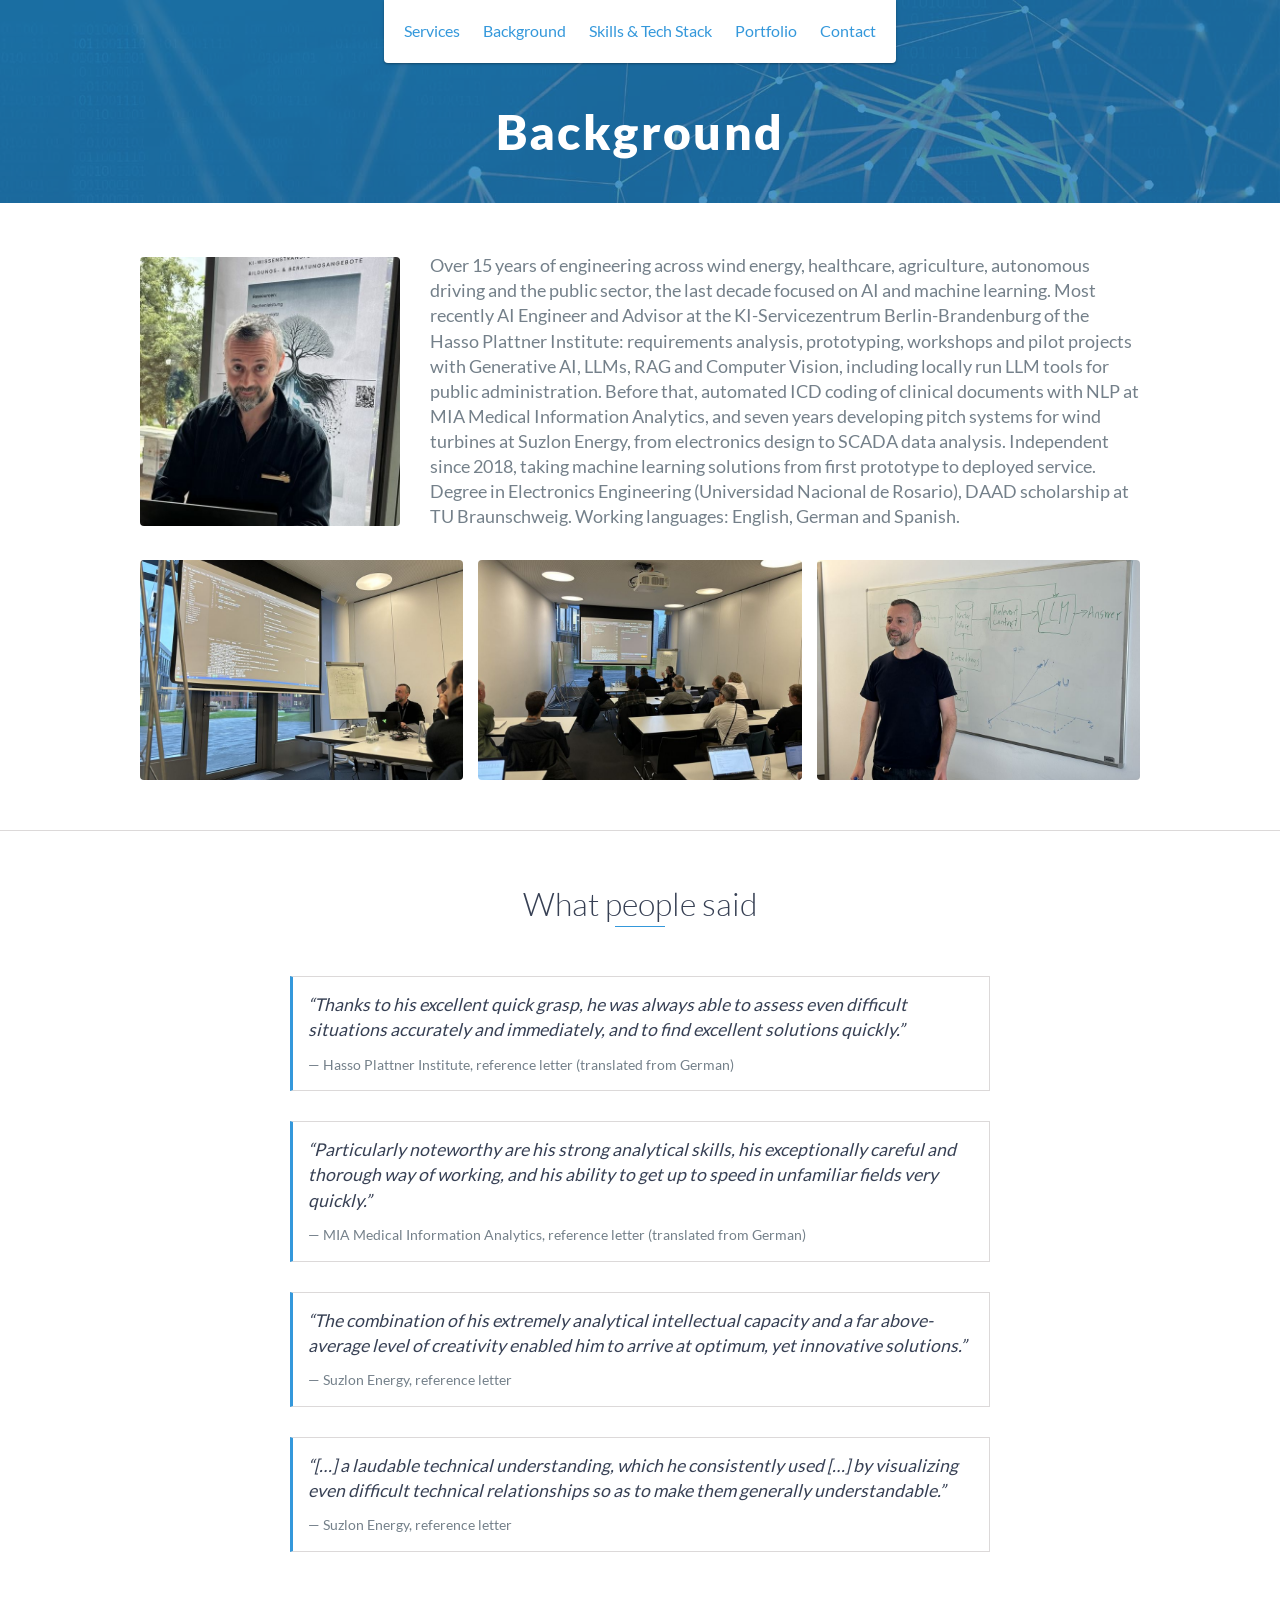
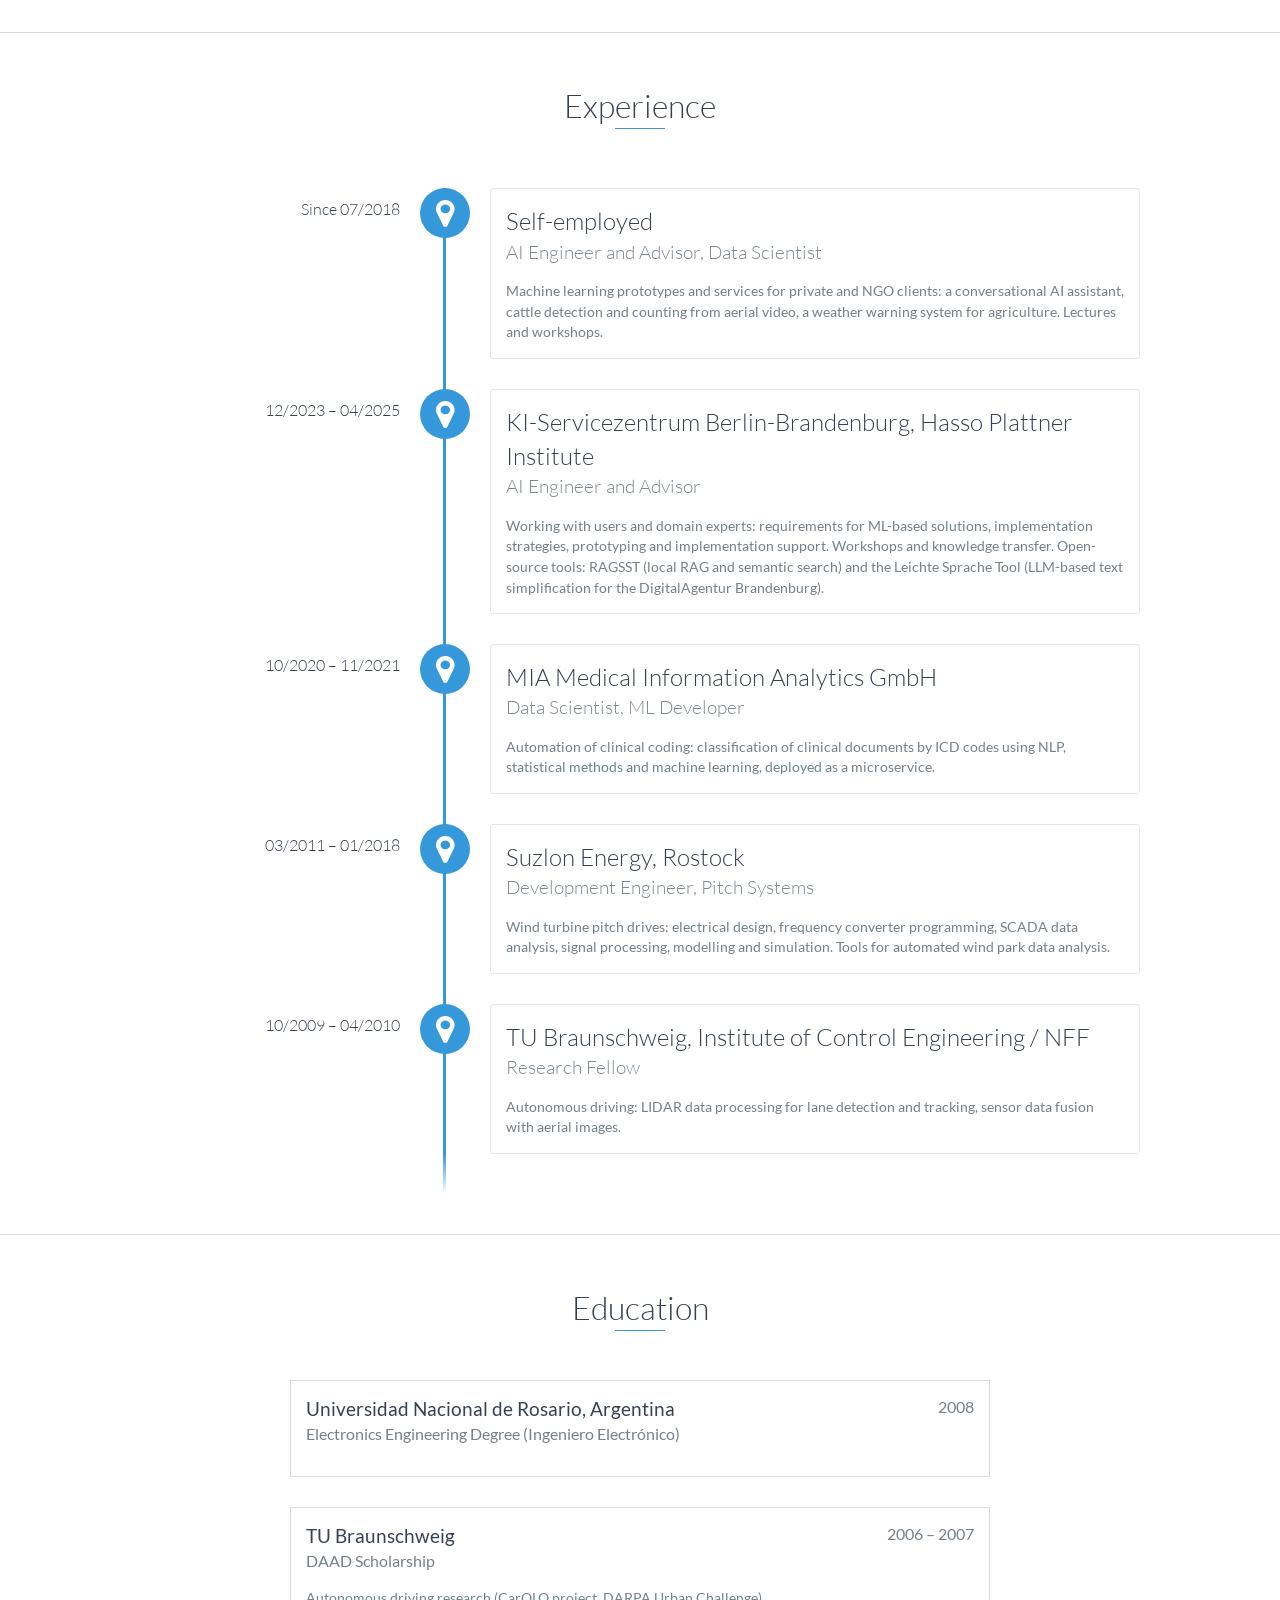
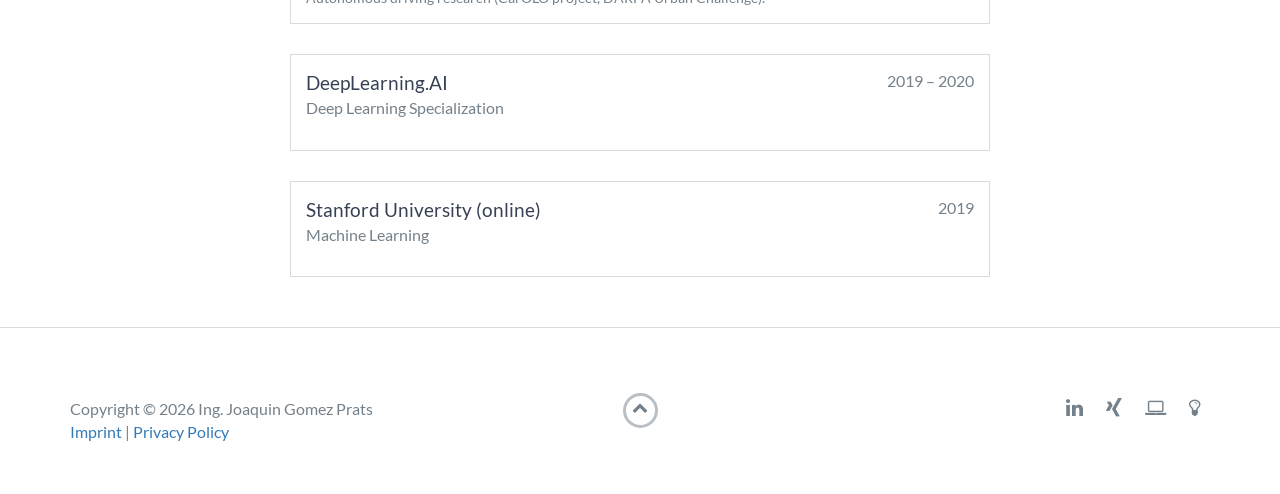
==== background.html @ 8a533626 "feat: add photos and reference quotes to Background page" ====
<!DOCTYPE html>
<html class="no-js" lang="en">

<head>
    <meta charset="utf-8">
    <meta http-equiv="X-UA-Compatible" content="IE=edge">
    <meta name="viewport" content="width=device-width, initial-scale=1">
    <meta name="description" content="Background: experience and education. AI Engineering, Machine Learning, Data Science, Electronics Engineering">
    <title>Background | Data Science Berlin</title>
    <link rel="shortcut icon" href="favicon.ico" type="image/x-icon">
    <link rel="icon" href="favicon.ico" type="image/x-icon">
    <link href="libs/lato/lato.css" rel="stylesheet">
    <link rel="stylesheet" href="libs/font-awesome/css/font-awesome.min.css">
    <link href="css/bootstrap.min.css" rel="stylesheet">
    <link href="css/styles.css" rel="stylesheet">
    <link href="css/custom.css" rel="stylesheet">
</head>

<body>
    <div id="mobile-menu-open" class="shadow-large">
        <i class="fa fa-bars" aria-hidden="true"></i>
    </div>
    <!-- End #mobile-menu-toggle -->
    <header>
        <div id="mobile-menu-close">
            <span>Close</span> <i class="fa fa-times" aria-hidden="true"></i>
        </div>
        <ul id="menu" class="shadow">
            <li>
                <a href="index.html#services" class="no-scroll">Services</a>
            </li>
            <li>
                <a href="background.html" class="no-scroll">Background</a>
            </li>
            <li>
                <a href="index.html#skills" class="no-scroll">Skills & Tech Stack</a>
            </li>
            <li>
                <a href="index.html#projects" class="no-scroll">Portfolio</a>
            </li>
            <li>
                <a href="index.html#contact" class="no-scroll">Contact</a>
            </li>
        </ul>
    </header>
    <!-- End header -->

    <div id="lead" class="lead-small">
        <div id="lead-content">
            <h1 style="text-transform:none">Background</h1>
        </div>
        <!-- End #lead-content -->

        <div id="lead-overlay"></div>
    </div>
    <!-- End #lead -->

    <div id="background-intro-section">
        <div id="background-intro-row">
            <img id="background-portrait" src="images/background-portrait.jpg" alt="Joaquin Gomez Prats">
            <p id="background-intro">
                Over 15 years of engineering across wind energy, healthcare, agriculture, autonomous driving and the public sector, the last decade focused on AI and machine learning. Most recently AI Engineer and Advisor at the KI-Servicezentrum Berlin-Brandenburg of the Hasso Plattner Institute: requirements analysis, prototyping, workshops and pilot projects with Generative AI, LLMs, RAG and Computer Vision, including locally run LLM tools for public administration. Before that, automated ICD coding of clinical documents with NLP at MIA Medical Information Analytics, and seven years developing pitch systems for wind turbines at Suzlon Energy, from electronics design to SCADA data analysis. Independent since 2018, taking machine learning solutions from first prototype to deployed service. Degree in Electronics Engineering (Universidad Nacional de Rosario), DAAD scholarship at TU Braunschweig. Working languages: English, German and Spanish.
            </p>
        </div>
        <!-- End #background-intro-row -->
        <div id="background-photos">
            <img src="images/background-hpi-workshop.jpg" alt="Workshop at the Hasso Plattner Institute">
            <img src="images/background-hpi-audience.jpg" alt="Workshop participants at the Hasso Plattner Institute">
            <img src="images/background-whiteboard.jpg" alt="Explaining a concept at the whiteboard">
        </div>
        <!-- End #background-photos -->
    </div>
    <!-- End #background-intro-section -->

    <div id="quotes">
        <h2 class="heading">What people said</h2>
        <div class="quote-block">
            <p>&ldquo;Thanks to his excellent quick grasp, he was always able to assess even difficult situations accurately and immediately, and to find excellent solutions quickly.&rdquo;</p>
            <span>&mdash; Hasso Plattner Institute, reference letter (translated from German)</span>
        </div>
        <div class="quote-block">
            <p>&ldquo;Particularly noteworthy are his strong analytical skills, his exceptionally careful and thorough way of working, and his ability to get up to speed in unfamiliar fields very quickly.&rdquo;</p>
            <span>&mdash; MIA Medical Information Analytics, reference letter (translated from German)</span>
        </div>
        <div class="quote-block">
            <p>&ldquo;The combination of his extremely analytical intellectual capacity and a far above-average level of creativity enabled him to arrive at optimum, yet innovative solutions.&rdquo;</p>
            <span>&mdash; Suzlon Energy, reference letter</span>
        </div>
        <div class="quote-block">
            <p>&ldquo;[&hellip;] a laudable technical understanding, which he consistently used [&hellip;] by visualizing even difficult technical relationships so as to make them generally understandable.&rdquo;</p>
            <span>&mdash; Suzlon Energy, reference letter</span>
        </div>
    </div>
    <!-- End #quotes -->

    <div id="experience">
        <h2 class="heading">Experience</h2>
        <div id="experience-timeline">
            <div data-date="Since 07/2018">
                <h3>Self-employed</h3>
                <h4>AI Engineer and Advisor, Data Scientist</h4>
                <p>
                    Machine learning prototypes and services for private and NGO clients: a conversational AI assistant, cattle detection and counting from aerial video, a weather warning system for agriculture. Lectures and workshops.
                </p>
            </div>
            <div data-date="12/2023 – 04/2025">
                <h3>KI-Servicezentrum Berlin-Brandenburg, Hasso Plattner Institute</h3>
                <h4>AI Engineer and Advisor</h4>
                <p>
                    Working with users and domain experts: requirements for ML-based solutions, implementation strategies, prototyping and implementation support. Workshops and knowledge transfer. Open-source tools: RAGSST (local RAG and semantic search) and the Leichte Sprache Tool (LLM-based text simplification for the DigitalAgentur Brandenburg).
                </p>
            </div>
            <div data-date="10/2020 – 11/2021">
                <h3>MIA Medical Information Analytics GmbH</h3>
                <h4>Data Scientist, ML Developer</h4>
                <p>
                    Automation of clinical coding: classification of clinical documents by ICD codes using NLP, statistical methods and machine learning, deployed as a microservice.
                </p>
            </div>
            <div data-date="03/2011 – 01/2018">
                <h3>Suzlon Energy, Rostock</h3>
                <h4>Development Engineer, Pitch Systems</h4>
                <p>
                    Wind turbine pitch drives: electrical design, frequency converter programming, SCADA data analysis, signal processing, modelling and simulation. Tools for automated wind park data analysis.
                </p>
            </div>
            <div data-date="10/2009 – 04/2010">
                <h3>TU Braunschweig, Institute of Control Engineering / NFF</h3>
                <h4>Research Fellow</h4>
                <p>
                    Autonomous driving: LIDAR data processing for lane detection and tracking, sensor data fusion with aerial images.
                </p>
            </div>
        </div>
        <!-- End #experience-timeline -->
    </div>
    <!-- End #experience -->

    <div id="education">
        <h2 class="heading">Education</h2>
        <div class="education-block">
            <h3>Universidad Nacional de Rosario, Argentina</h3>
            <span>2008</span>
            <h4>Electronics Engineering Degree (Ingeniero Electrónico)</h4>
        </div>
        <div class="education-block">
            <h3>TU Braunschweig</h3>
            <span>2006 – 2007</span>
            <h4>DAAD Scholarship</h4>
            <p>Autonomous driving research (CarOLO project, DARPA Urban Challenge).</p>
        </div>
        <div class="education-block">
            <h3>DeepLearning.AI</h3>
            <span>2019 – 2020</span>
            <h4>Deep Learning Specialization</h4>
        </div>
        <div class="education-block">
            <h3>Stanford University (online)</h3>
            <span>2019</span>
            <h4>Machine Learning</h4>
        </div>
    </div>
    <!-- End #education -->

    <footer>
        <div class="container">
            <div class="row">
                <div class="col-sm-5 copyright">
                    <p>
                        Copyright &copy; <span id="current-year">2026</span>
                        Ing. Joaquin Gomez Prats
                    </p>
                    <p>
                        <a href="imprint.html" target="_self" rel="noopener noreferrer">Imprint</a>  |  <a href="privacy.html" target="_self" rel="noopener noreferrer">Privacy Policy</a>
                    </p>
                </div>
                <div class="col-sm-2 top">
                    <span id="to-top">
                        <i class="fa fa-chevron-up" aria-hidden="true"></i>
                    </span>
                </div>
                <div class="col-sm-5 social">
                    <ul>
                        <li>
                            <a href="https://www.linkedin.com/in/joaquin-gomez-prats-5b364532" target="_blank"><i class="fa fa-linkedin" title="Linkedin"></i></a>
                        </li>
                        <li>
                            <a href="https://www.xing.com/profile/Joaquin_GomezPrats/cv" target="_blank"><i class="fa fa-xing" title="Xing"></i></a>
                        </li>
                        <li>
                            <a href="https://www.freelancermap.de/freelancer-verzeichnis/profile/entwicklung/252922-profil-joaquin-gomez-prats-data-scientist-machine-learning-engineer.html" target="_blank"><i class="fa fa-laptop" title="Freelancermap"></i></a>
                        </li>
                        <li>
                            <a href="https://www.freelance.de/Freiberufler/186078-Data-Scientist-Machine-Learning-Engineer" target="_blank"><i class="fa fa-lightbulb-o" title="Freelance.de"></i></a>
                        </li>
                    </ul>
                </div>
            </div>
        </div>
    </footer>
    <!-- End footer -->

    <script src="libs/jquery/jquery-1.12.4.min.js"></script>
    <script src="js/scripts.min.js"></script>
</body>

</html>
---- libs/lato/lato.css ----
/* Lato (SIL Open Font License, see OFL.txt). Self-hosted copy of the Google Fonts files. */
/* latin-ext */
@font-face {
  font-family: 'Lato';
  font-style: normal;
  font-weight: 300;
  src: url(lato-300-latin-ext.woff2) format('woff2');
  unicode-range: U+0100-02BA, U+02BD-02C5, U+02C7-02CC, U+02CE-02D7, U+02DD-02FF, U+0304, U+0308, U+0329, U+1D00-1DBF, U+1E00-1E9F, U+1EF2-1EFF, U+2020, U+20A0-20AB, U+20AD-20C0, U+2113, U+2C60-2C7F, U+A720-A7FF;
}
/* latin */
@font-face {
  font-family: 'Lato';
  font-style: normal;
  font-weight: 300;
  src: url(lato-300-latin.woff2) format('woff2');
  unicode-range: U+0000-00FF, U+0131, U+0152-0153, U+02BB-02BC, U+02C6, U+02DA, U+02DC, U+0304, U+0308, U+0329, U+2000-206F, U+20AC, U+2122, U+2191, U+2193, U+2212, U+2215, U+FEFF, U+FFFD;
}
/* latin-ext */
@font-face {
  font-family: 'Lato';
  font-style: normal;
  font-weight: 400;
  src: url(lato-400-latin-ext.woff2) format('woff2');
  unicode-range: U+0100-02BA, U+02BD-02C5, U+02C7-02CC, U+02CE-02D7, U+02DD-02FF, U+0304, U+0308, U+0329, U+1D00-1DBF, U+1E00-1E9F, U+1EF2-1EFF, U+2020, U+20A0-20AB, U+20AD-20C0, U+2113, U+2C60-2C7F, U+A720-A7FF;
}
/* latin */
@font-face {
  font-family: 'Lato';
  font-style: normal;
  font-weight: 400;
  src: url(lato-400-latin.woff2) format('woff2');
  unicode-range: U+0000-00FF, U+0131, U+0152-0153, U+02BB-02BC, U+02C6, U+02DA, U+02DC, U+0304, U+0308, U+0329, U+2000-206F, U+20AC, U+2122, U+2191, U+2193, U+2212, U+2215, U+FEFF, U+FFFD;
}
/* latin-ext */
@font-face {
  font-family: 'Lato';
  font-style: normal;
  font-weight: 700;
  src: url(lato-700-latin-ext.woff2) format('woff2');
  unicode-range: U+0100-02BA, U+02BD-02C5, U+02C7-02CC, U+02CE-02D7, U+02DD-02FF, U+0304, U+0308, U+0329, U+1D00-1DBF, U+1E00-1E9F, U+1EF2-1EFF, U+2020, U+20A0-20AB, U+20AD-20C0, U+2113, U+2C60-2C7F, U+A720-A7FF;
}
/* latin */
@font-face {
  font-family: 'Lato';
  font-style: normal;
  font-weight: 700;
  src: url(lato-700-latin.woff2) format('woff2');
  unicode-range: U+0000-00FF, U+0131, U+0152-0153, U+02BB-02BC, U+02C6, U+02DA, U+02DC, U+0304, U+0308, U+0329, U+2000-206F, U+20AC, U+2122, U+2191, U+2193, U+2212, U+2215, U+FEFF, U+FFFD;
}
/* latin-ext */
@font-face {
  font-family: 'Lato';
  font-style: normal;
  font-weight: 900;
  src: url(lato-900-latin-ext.woff2) format('woff2');
  unicode-range: U+0100-02BA, U+02BD-02C5, U+02C7-02CC, U+02CE-02D7, U+02DD-02FF, U+0304, U+0308, U+0329, U+1D00-1DBF, U+1E00-1E9F, U+1EF2-1EFF, U+2020, U+20A0-20AB, U+20AD-20C0, U+2113, U+2C60-2C7F, U+A720-A7FF;
}
/* latin */
@font-face {
  font-family: 'Lato';
  font-style: normal;
  font-weight: 900;
  src: url(lato-900-latin.woff2) format('woff2');
  unicode-range: U+0000-00FF, U+0131, U+0152-0153, U+02BB-02BC, U+02C6, U+02DA, U+02DC, U+0304, U+0308, U+0329, U+2000-206F, U+20AC, U+2122, U+2191, U+2193, U+2212, U+2215, U+FEFF, U+FFFD;
}
---- css/styles.css ----
/*!
    Description: This file contains all the styles associated with the page
    that don't come from third party libraries. This file gets compiled using
    Gulp and send to the /css folder which is then loaded on the page.
*/body{font-family:'Lato', sans-serif;font-size:16px}body.active{overflow:hidden;z-index:-1}.no-js #experience-timeline>div{background:#fff;padding:10px;margin-bottom:10px;border:1px solid #dcd9d9}.no-js #experience-timeline>div h3{font-size:1.5em;font-weight:300;color:#374054;display:inline-block;margin:0}.no-js #experience-timeline>div h4{font-size:1.2em;font-weight:300;color:#7e8890;margin:0 0 15px 0}.no-js #experience-timeline>div p{color:#74808a;font-size:0.9em;margin:0}.no-js #experience-timeline:before,.no-js #experience-timeline:after{content:none}@keyframes dropHeader{0%{transform:translateY(-100%)}100%{transform:translateY(0)}}header{position:absolute;top:0;left:0;right:0;text-align:center;z-index:10;animation-name:dropHeader;animation-iteration-count:1;animation-timing-function:ease;animation-duration:0.75s}header ul{display:inline-block;background:#fff;text-align:center;padding:10px;margin:0;border-bottom-right-radius:4px;border-bottom-left-radius:4px}header li{display:inline-block}header a{display:block;color:#3498db;padding:10px}header a:hover{color:#217dbb;text-decoration:none;background:#eee;border-radius:4px}header a:focus{color:#3498db;text-decoration:none}header.active{display:block}header.sticky{position:fixed;z-index:999}#menu.active{display:block}#mobile-menu-open{display:none;cursor:pointer;position:fixed;right:15px;top:10px;color:#3498db;font-size:1.5em;z-index:20;padding:0 7px;border-radius:4px;background:#fff}#mobile-menu-close{display:none;text-align:right;width:100%;background:#fff;font-size:1.5em;padding-right:15px;padding-top:10px;cursor:pointer;color:#3498db}#mobile-menu-close span{font-size:0.5em;text-transform:uppercase}#mobile-menu-close i{vertical-align:middle}footer{padding:50px 0}.copyright{padding-top:20px}.copyright p{margin:0;color:#74808a}.top{text-align:center}.top span{cursor:pointer;display:block;margin:15px auto 0 auto;width:35px;height:35px;border-radius:50%;border:3px solid #b9bfc4;text-align:center}.top i{color:#74808a}.social{text-align:right}.social ul{margin:5px 0 0 0;padding:0}.social li{display:inline-block;font-size:1.25em;list-style:none}.social a{display:block;color:#74808a;padding:10px}.social a:hover{color:#3498db}.btn-rounded-white{display:inline-block;color:#fff;padding:15px 25px;border:3px solid #fff;border-radius:30px;transition:.5s ease all}.btn-rounded-white:hover{color:#3498db;background:#fff;text-decoration:none}.shadow{box-shadow:0 1px 3px rgba(0,0,0,0.12),0 1px 2px rgba(0,0,0,0.24)}.shadow-large{box-shadow:0 3px 6px rgba(0,0,0,0.08),0 3px 6px rgba(0,0,0,0.15)}.heading{position:relative;display:inline-block;font-size:2em;font-weight:300;margin:0 0 30px 0}.heading:after{position:absolute;content:'';top:100%;height:1px;width:50px;left:0;right:0;margin:0 auto;background:#3498db}.background-alt{background:#f2f2f5}#lead{position:relative;height:100vh;min-height:500px;max-height:1080px;background:url(../images/lead-bg.jpg);background-size:cover;padding:15px;overflow:hidden}#lead-content{position:absolute;z-index:10;top:50%;left:50%;transform:translate(-50%, -50%);text-align:center}#lead-content h1,#lead-content h2{margin:0}#lead-content h1{color:#fff;font-weight:900;font-size:5em;text-transform:uppercase;letter-spacing:0.05em;line-height:0.9em}#lead-content h2{color:#a0cfee;font-weight:500;font-size:2.25em;margin-bottom:15px}#lead-overlay{position:absolute;height:100%;width:100%;top:0;right:0;bottom:0;left:0;background:rgba(33,125,187,0.8);z-index:1}#lead-down{position:absolute;left:0;right:0;width:100%;text-align:center;z-index:10;bottom:15px;color:#fff}#lead-down span{cursor:pointer;display:block;margin:0 auto;width:35px;height:35px;border-radius:50%;border:3px solid #a0cfee;text-align:center}#lead-down i{animation:pulsate 1.5s ease;animation-iteration-count:infinite;padding-top:5px}@keyframes pulsate{0%{transform:scale(1, 1)}50%{transform:scale(1.2, 1.2)}100%{transform:scale(1, 1)}}#about{padding:75px 15px;border-bottom:1px solid #dcd9d9}#about h2{color:#374054}#about p{color:#74808a;margin:0}#experience{padding:50px 15px;text-align:center;border-bottom:1px solid #dcd9d9}#experience h2{color:#374054}#experience-timeline{margin:30px auto 0 auto;position:relative;max-width:1000px}#experience-timeline:before{position:absolute;content:'';top:0;bottom:0;left:303px;right:auto;height:100%;width:3px;background:#3498db;z-index:0}#experience-timeline:after{position:absolute;content:'';width:3px;height:40px;background:#3498db;background:linear-gradient(to bottom, #3498db, rgba(52,152,219,0));top:100%;left:303px}.vtimeline-content{margin-left:350px;background:#fff;border:1px solid #e6e6e6;padding:15px;border-radius:3px;text-align:left}.vtimeline-content h3{font-size:1.5em;font-weight:300;color:#374054;display:inline-block;margin:0}.vtimeline-content h4{font-size:1.2em;font-weight:300;color:#7e8890;margin:0 0 15px 0}.vtimeline-content p{color:#74808a;font-size:0.9em;margin:0}.vtimeline-point{position:relative;display:block;vertical-align:top;margin-bottom:30px}.vtimeline-icon{position:relative;color:#fff;width:50px;height:50px;background:#3498db;border-radius:50%;float:left;z-index:99;margin-left:280px}.vtimeline-icon i{display:block;font-size:2em;margin-top:10px}.vtimeline-date{width:260px;text-align:right;position:absolute;left:0;top:10px;font-weight:300;color:#374054}#education{padding:50px 15px 20px 15px;border-bottom:1px solid #dcd9d9;text-align:center}#education h2{color:#374054;margin-bottom:50px}.education-block{max-width:700px;margin:0 auto 30px auto;padding:15px;border:1px solid #dcd9d9;text-align:left}.education-block h3{font-weight:500;float:left;margin:0;color:#374054}.education-block span{color:#74808a;float:right}.education-block h4{color:#74808a;clear:both;font-weight:500;margin:0 0 15px 0}.education-block p,.education-block ul{margin:0;color:#74808a;font-size:0.9em}.education-block ul{padding:0 0 0 15px}#projects{padding:50px 15px;border-bottom:1px solid #dcd9d9;text-align:center}#projects h2{color:#374054;margin-bottom:50px}.project{position:relative;max-width:900px;margin:0 auto 30px auto;overflow:hidden;background:#fff;border-radius:4px}.project-image{float:left}.project-info{position:absolute;top:50%;transform:translateY(-50%);margin-left:350px;padding:15px}.project-info h3{font-size:1.5em;font-weight:300;color:#374054;margin:0 0 15px 0}.project-info p{color:#74808a;margin:0 0 15px 0;font-size:1.1em}.no-image .project-info{position:relative;margin:0;padding:30px 15px;transform:none}#more-projects{display:none}#skills{padding:50px 15px;text-align:center}#skills h2{color:#374054;margin-bottom:50px}#skills ul{display:block;margin:0 auto;padding:0;max-width:800px}#skills li{display:inline-block;margin:7px;padding:5px 10px;color:#374054;background:#e4e4ea;list-style:none;cursor:default;font-size:1.2em}#contact{padding:50px 15px;background:#3498db;text-align:center}#contact h2{margin:0 0 15px 0;color:#fff;font-weight:500}#contact-form{max-width:500px;margin:0 auto}#contact-form input,#contact-form textarea{display:block;width:100%;padding:10px;border-radius:4px;border:none;margin-bottom:10px;background:#1d6fa5;color:#fff;transition:.5s ease all}#contact-form input::-webkit-input-placeholder,#contact-form textarea::-webkit-input-placeholder{color:#fff}#contact-form input:-moz-placeholder,#contact-form textarea:-moz-placeholder{color:#fff;opacity:1}#contact-form input::-moz-placeholder,#contact-form textarea::-moz-placeholder{color:#fff;opacity:1}#contact-form input:-ms-input-placeholder,#contact-form textarea:-ms-input-placeholder{color:#fff}#contact-form input:focus,#contact-form textarea:focus{outline:none;background:#16527a}#contact-form textarea{height:150px;resize:none}#contact-form button{display:block;width:100%;background:#fff;border-radius:4px;padding:5px 10px;border:none;color:#3498db;font-weight:700;box-shadow:0 1px 3px rgba(0,0,0,0.12),0 1px 2px rgba(0,0,0,0.24);transition:.5s ease all}#contact-form button:hover{box-shadow:0 10px 20px rgba(0,0,0,0.19),0 6px 6px rgba(0,0,0,0.23)}.optional-section{padding:50px 15px;text-align:center;border-top:1px solid #dcd9d9}.optional-section h2{color:#374054}.optional-section-block{max-width:700px;margin:0 auto 30px auto;padding:15px;border:1px solid #dcd9d9;background:#fff;text-align:left}.optional-section-block h3{font-weight:500;margin:0 0 15px 0;color:#374054}.optional-section-block h4{color:#74808a;clear:both;font-weight:500;margin:0 0 15px 0}.optional-section-block p,.optional-section-block ul{margin:0 0 15px 0;color:#74808a;font-size:0.9em}.optional-section-block ul{padding:0 0 0 15px}@media only screen and (max-width: 750px){#experience-timeline:before,#experience-timeline:after{left:23px}.vtimeline-date{width:auto;text-align:left;position:relative;margin-bottom:15px;display:block;margin-left:70px}.vtimeline-icon{margin-left:0}.vtimeline-content{margin-left:70px}}@media only screen and (max-width: 992px){#lead{height:auto;min-height:auto;max-height:auto;padding:100px 15px}#lead-content{position:relative;transform:none;left:auto;top:auto}#lead-content h1{font-size:3em}#lead-content h2{font-size:1.75em}#about{text-align:center}#about p{text-align:left}}@media only screen and (max-width: 768px){header{position:fixed;display:none;z-index:999;animation:none;bottom:0;height:100%}#mobile-menu-open,#mobile-menu-close{display:block}#menu{height:100%;overflow-y:auto;box-shadow:none;border-radius:0;width:100%}#menu li{display:block;margin-bottom:10px}#lead-content h1{font-size:2em}#lead-content h2{font-size:1.3em}#lead-content a{padding:10px 20px}#lead-down{display:none}.education-block h3,.education-block span{float:none}.project-image{display:none}.project-info{position:relative;margin:0;padding:30px 15px;top:auto;transform:none}footer{text-align:center}.social{text-align:center}}@media only screen and (max-width: 480px){#lead-content h1{font-size:1.5em}#lead-content h2{font-size:1em}#lead-content a{font-size:0.9em;padding:5px 10px}}
---- css/custom.css ----
/* Site overrides, loaded after styles.css */

/* #services: same rules styles.css applies to the former #about */
#services{padding:75px 15px;border-bottom:1px solid #dcd9d9}
#services h2{color:#374054}
#services p{color:#74808a;margin:0}

@media only screen and (max-width: 992px){
    #services{text-align:center}
    #services p{text-align:left}
}

/* Project media never wider than its card */
.project-image img,.project-image video{max-width:100%}

@media only screen and (max-width: 768px){
    /* styles.css hides project media on mobile; show it stacked above the text */
    .project-image{display:block;float:none}
    .project-image img,.project-image video{display:block;width:100%;height:auto}
    /* !important needed to override inline font sizes */
    #services p{font-size:1.2em !important}
    #lead + div p{font-size:1.2em !important}
}

/* Subpages: short lead banner instead of the full-height one */
#lead.lead-small{height:auto;min-height:0;padding:110px 15px 50px 15px}
#lead.lead-small #lead-content{position:relative;top:auto;left:auto;transform:none}
@media only screen and (min-width: 769px){
    #lead.lead-small #lead-content h1{font-size:3em}
}

/* Background page: intro text above the experience timeline */
#background-intro{max-width:1000px;margin:0 auto 50px auto;color:#74808a;font-size:1.1em;text-align:left}

/* Desktop cards: flex row so a card grows with its text instead of clipping it */
@media only screen and (min-width: 769px){
    .project{display:flex;align-items:center}
    .project-image{flex:0 0 350px}
    .project-info{position:static;transform:none;margin-left:0;flex:1 1 auto}
}

/* Background page: portrait beside the intro, photo row, quotes */
#background-intro-section{padding:50px 15px;border-bottom:1px solid #dcd9d9}
#background-intro-row{display:flex;align-items:center;max-width:1000px;margin:0 auto 30px auto}
#background-portrait{flex:0 0 auto;width:260px;height:auto;margin-right:30px;border-radius:4px}
#background-intro-row #background-intro{margin:0}
#background-photos{display:flex;gap:15px;max-width:1000px;margin:0 auto}
#background-photos img{flex:1 1 0;min-width:0;height:220px;object-fit:cover;border-radius:4px}
#quotes{padding:50px 15px;border-bottom:1px solid #dcd9d9;text-align:center}
#quotes h2{color:#374054;margin-bottom:50px}
.quote-block{max-width:700px;margin:0 auto 30px auto;padding:15px;border:1px solid #dcd9d9;border-left:3px solid #3498db;text-align:left}
.quote-block p{color:#374054;font-style:italic;font-size:1.1em;margin:0 0 10px 0}
.quote-block span{color:#74808a;font-size:0.9em}

@media only screen and (max-width: 768px){
    #background-intro-row{flex-direction:column}
    #background-portrait{width:220px;margin:0 0 30px 0}
    #background-photos{flex-direction:column}
    #background-photos img{height:auto}
}
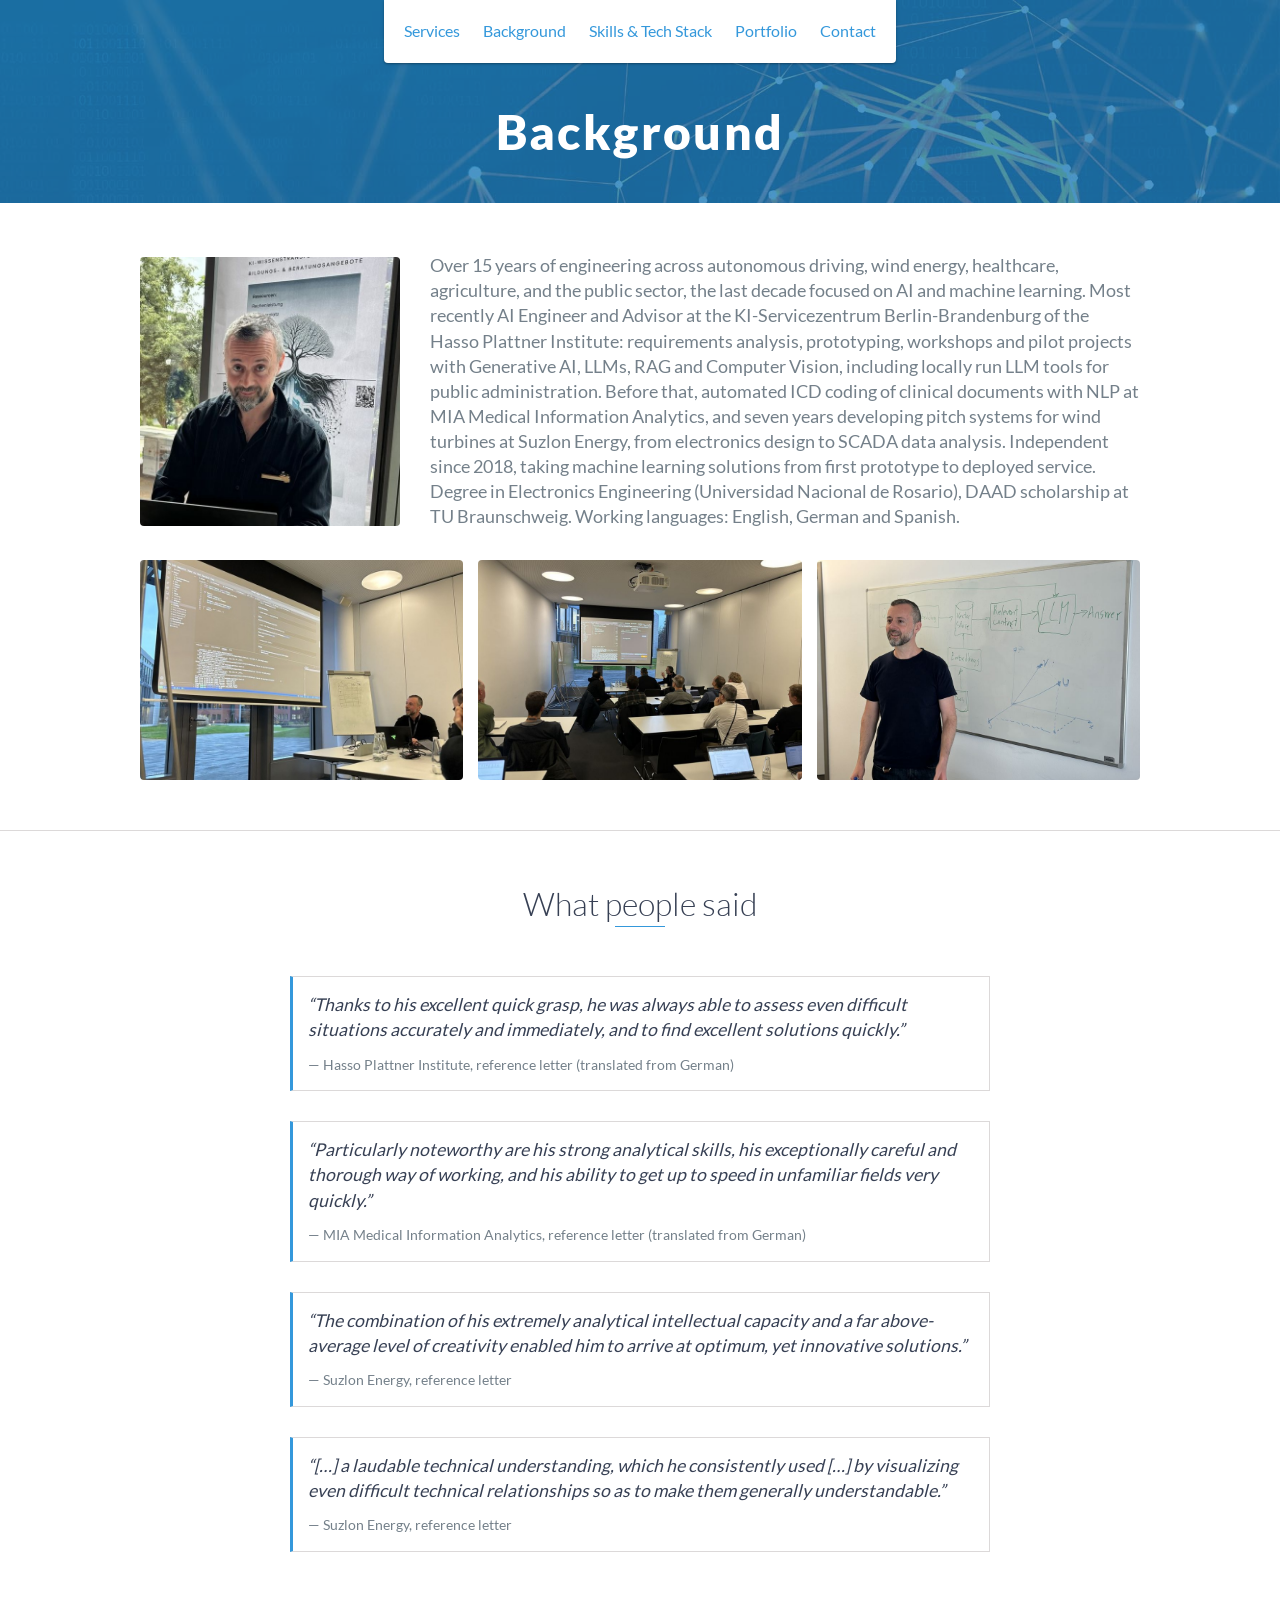
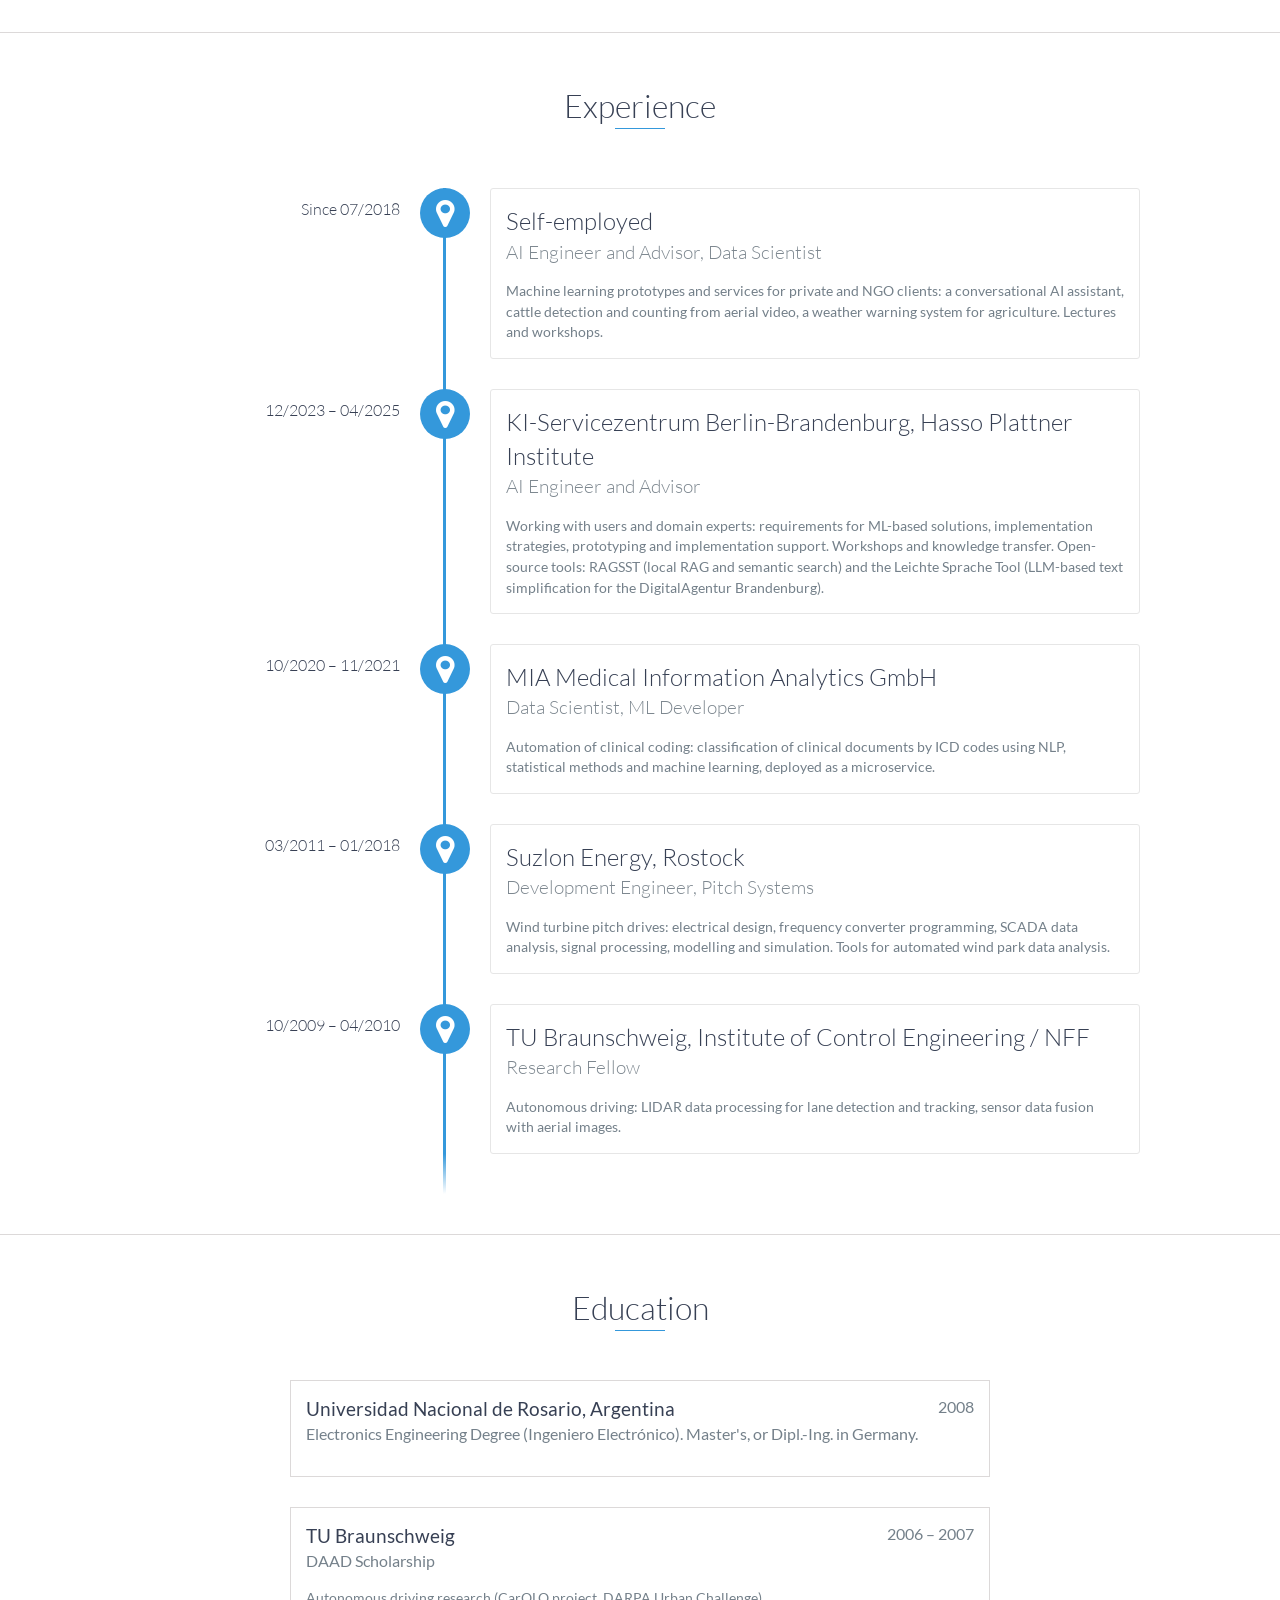
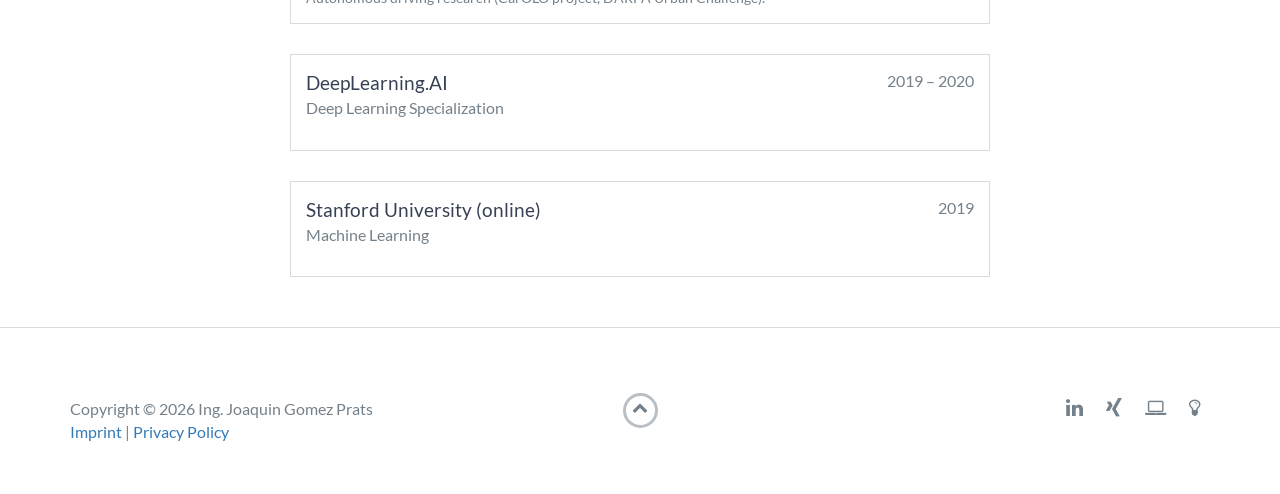
==== commit dbb78311: "update content" ====
--- a/background.html
+++ b/background.html
@@ -59,7 +59,7 @@
         <div id="background-intro-row">
             <img id="background-portrait" src="images/background-portrait.jpg" alt="Joaquin Gomez Prats">
             <p id="background-intro">
-                Over 15 years of engineering across wind energy, healthcare, agriculture, autonomous driving and the public sector, the last decade focused on AI and machine learning. Most recently AI Engineer and Advisor at the KI-Servicezentrum Berlin-Brandenburg of the Hasso Plattner Institute: requirements analysis, prototyping, workshops and pilot projects with Generative AI, LLMs, RAG and Computer Vision, including locally run LLM tools for public administration. Before that, automated ICD coding of clinical documents with NLP at MIA Medical Information Analytics, and seven years developing pitch systems for wind turbines at Suzlon Energy, from electronics design to SCADA data analysis. Independent since 2018, taking machine learning solutions from first prototype to deployed service. Degree in Electronics Engineering (Universidad Nacional de Rosario), DAAD scholarship at TU Braunschweig. Working languages: English, German and Spanish.
+                Over 15 years of engineering across autonomous driving, wind energy, healthcare, agriculture, and the public sector, the last decade focused on AI and machine learning. Most recently AI Engineer and Advisor at the KI-Servicezentrum Berlin-Brandenburg of the Hasso Plattner Institute: requirements analysis, prototyping, workshops and pilot projects with Generative AI, LLMs, RAG and Computer Vision, including locally run LLM tools for public administration. Before that, automated ICD coding of clinical documents with NLP at MIA Medical Information Analytics, and seven years developing pitch systems for wind turbines at Suzlon Energy, from electronics design to SCADA data analysis. Independent since 2018, taking machine learning solutions from first prototype to deployed service. Degree in Electronics Engineering (Universidad Nacional de Rosario), DAAD scholarship at TU Braunschweig. Working languages: English, German and Spanish.
             </p>
         </div>
         <!-- End #background-intro-row -->
@@ -141,7 +141,7 @@
         <div class="education-block">
             <h3>Universidad Nacional de Rosario, Argentina</h3>
             <span>2008</span>
-            <h4>Electronics Engineering Degree (Ingeniero Electrónico)</h4>
+            <h4>Electronics Engineering Degree (Ingeniero Electrónico). Master's, or Dipl.-Ing. in Germany.</h4>
         </div>
         <div class="education-block">
             <h3>TU Braunschweig</h3>
--- a/css/custom.css
+++ b/css/custom.css
@@ -58,3 +58,9 @@
     #background-photos{flex-direction:column}
     #background-photos img{height:auto}
 }
+
+/* Contact: email and phone below the form */
+#contact-direct{max-width:500px;margin:20px auto 0 auto;color:#fff}
+#contact-direct span{display:inline-block;margin:5px 15px}
+#contact-direct i{margin-right:5px}
+#contact-direct a{color:#fff}
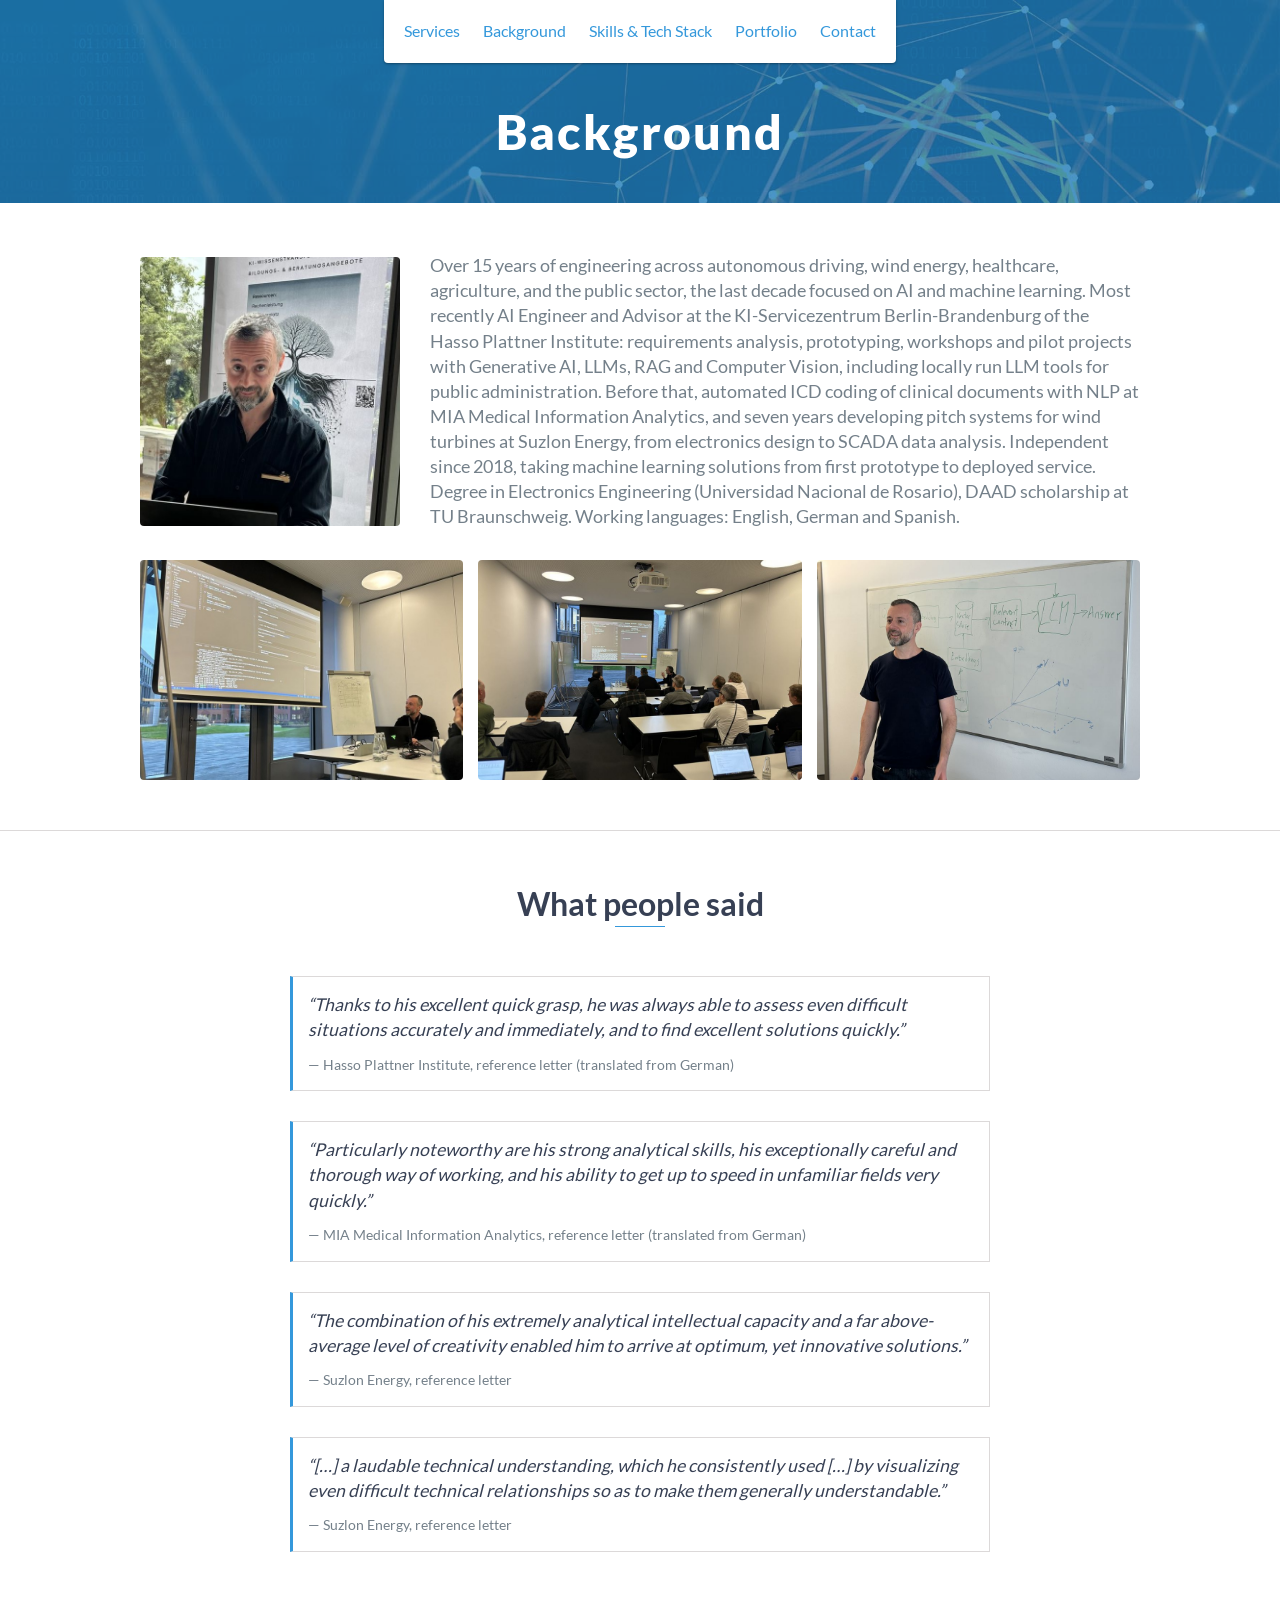
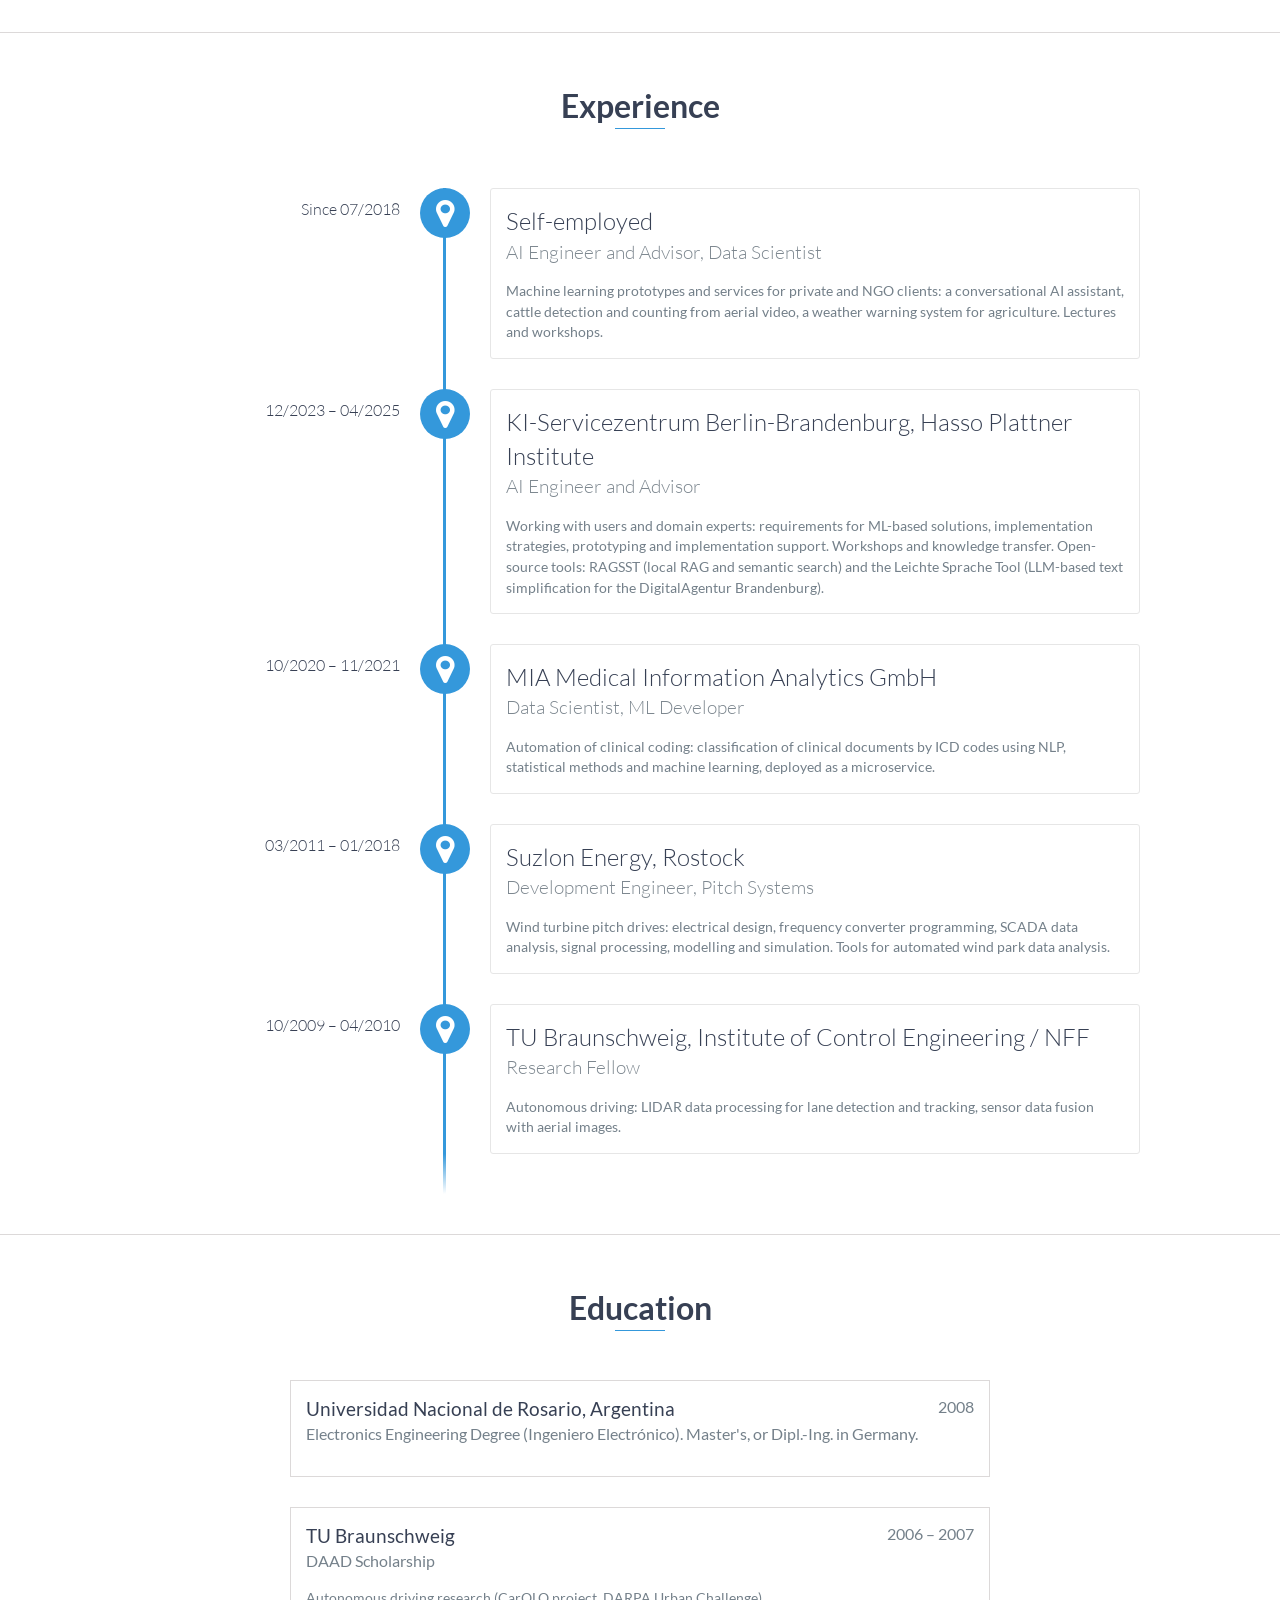
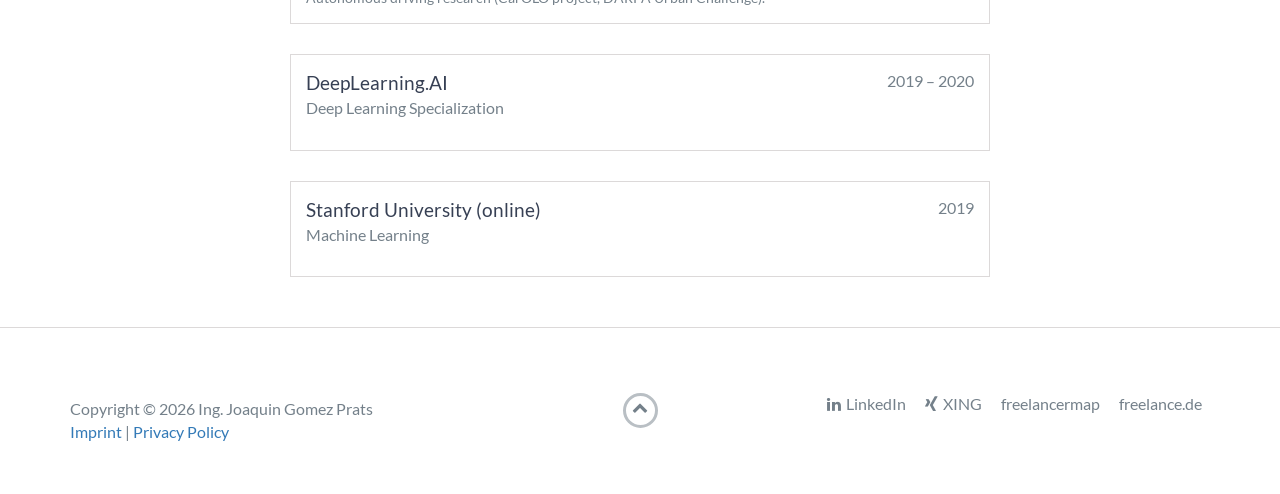
==== commit fd0c9d09: "feat: text labels on footer profile links" ====
--- a/background.html
+++ b/background.html
@@ -9,6 +9,8 @@
     <title>Background | Data Science Berlin</title>
     <link rel="shortcut icon" href="favicon.ico" type="image/x-icon">
     <link rel="icon" href="favicon.ico" type="image/x-icon">
+    <link rel="icon" href="favicon.svg" type="image/svg+xml">
+    <link rel="apple-touch-icon" href="apple-touch-icon.png">
     <link href="libs/lato/lato.css" rel="stylesheet">
     <link rel="stylesheet" href="libs/font-awesome/css/font-awesome.min.css">
     <link href="css/bootstrap.min.css" rel="stylesheet">
@@ -182,16 +184,16 @@
                 <div class="col-sm-5 social">
                     <ul>
                         <li>
-                            <a href="https://www.linkedin.com/in/joaquin-gomez-prats-5b364532" target="_blank"><i class="fa fa-linkedin" title="Linkedin"></i></a>
-                        </li>
-                        <li>
-                            <a href="https://www.xing.com/profile/Joaquin_GomezPrats/cv" target="_blank"><i class="fa fa-xing" title="Xing"></i></a>
-                        </li>
-                        <li>
-                            <a href="https://www.freelancermap.de/freelancer-verzeichnis/profile/entwicklung/252922-profil-joaquin-gomez-prats-data-scientist-machine-learning-engineer.html" target="_blank"><i class="fa fa-laptop" title="Freelancermap"></i></a>
-                        </li>
-                        <li>
-                            <a href="https://www.freelance.de/Freiberufler/186078-Data-Scientist-Machine-Learning-Engineer" target="_blank"><i class="fa fa-lightbulb-o" title="Freelance.de"></i></a>
+                            <a href="https://www.linkedin.com/in/joaquin-gomez-prats-5b364532" target="_blank" title="LinkedIn"><i class="fa fa-linkedin" aria-hidden="true"></i>LinkedIn</a>
+                        </li>
+                        <li>
+                            <a href="https://www.xing.com/profile/Joaquin_GomezPrats/cv" target="_blank" title="XING"><i class="fa fa-xing" aria-hidden="true"></i>XING</a>
+                        </li>
+                        <li>
+                            <a href="https://www.freelancermap.de/freelancer-verzeichnis/profile/entwicklung/252922-profil-joaquin-gomez-prats-data-scientist-machine-learning-engineer.html" target="_blank" title="freelancermap">freelancermap</a>
+                        </li>
+                        <li>
+                            <a href="https://www.freelance.de/Freiberufler/186078-Data-Scientist-Machine-Learning-Engineer" target="_blank" title="freelance.de">freelance.de</a>
                         </li>
                     </ul>
                 </div>
--- a/css/custom.css
+++ b/css/custom.css
@@ -1,4 +1,7 @@
 /* Site overrides, loaded after styles.css */
+
+/* Section headings bold (template uses 300) */
+.heading{font-weight:700}
 
 /* #services: same rules styles.css applies to the former #about */
 #services{padding:75px 15px;border-bottom:1px solid #dcd9d9}
@@ -64,3 +67,8 @@
 #contact-direct span{display:inline-block;margin:5px 15px}
 #contact-direct i{margin-right:5px}
 #contact-direct a{color:#fff}
+
+/* Footer: profile links as icon + text label */
+.social li{font-size:1em}
+.social a{padding:10px 8px}
+.social i{margin-right:5px}
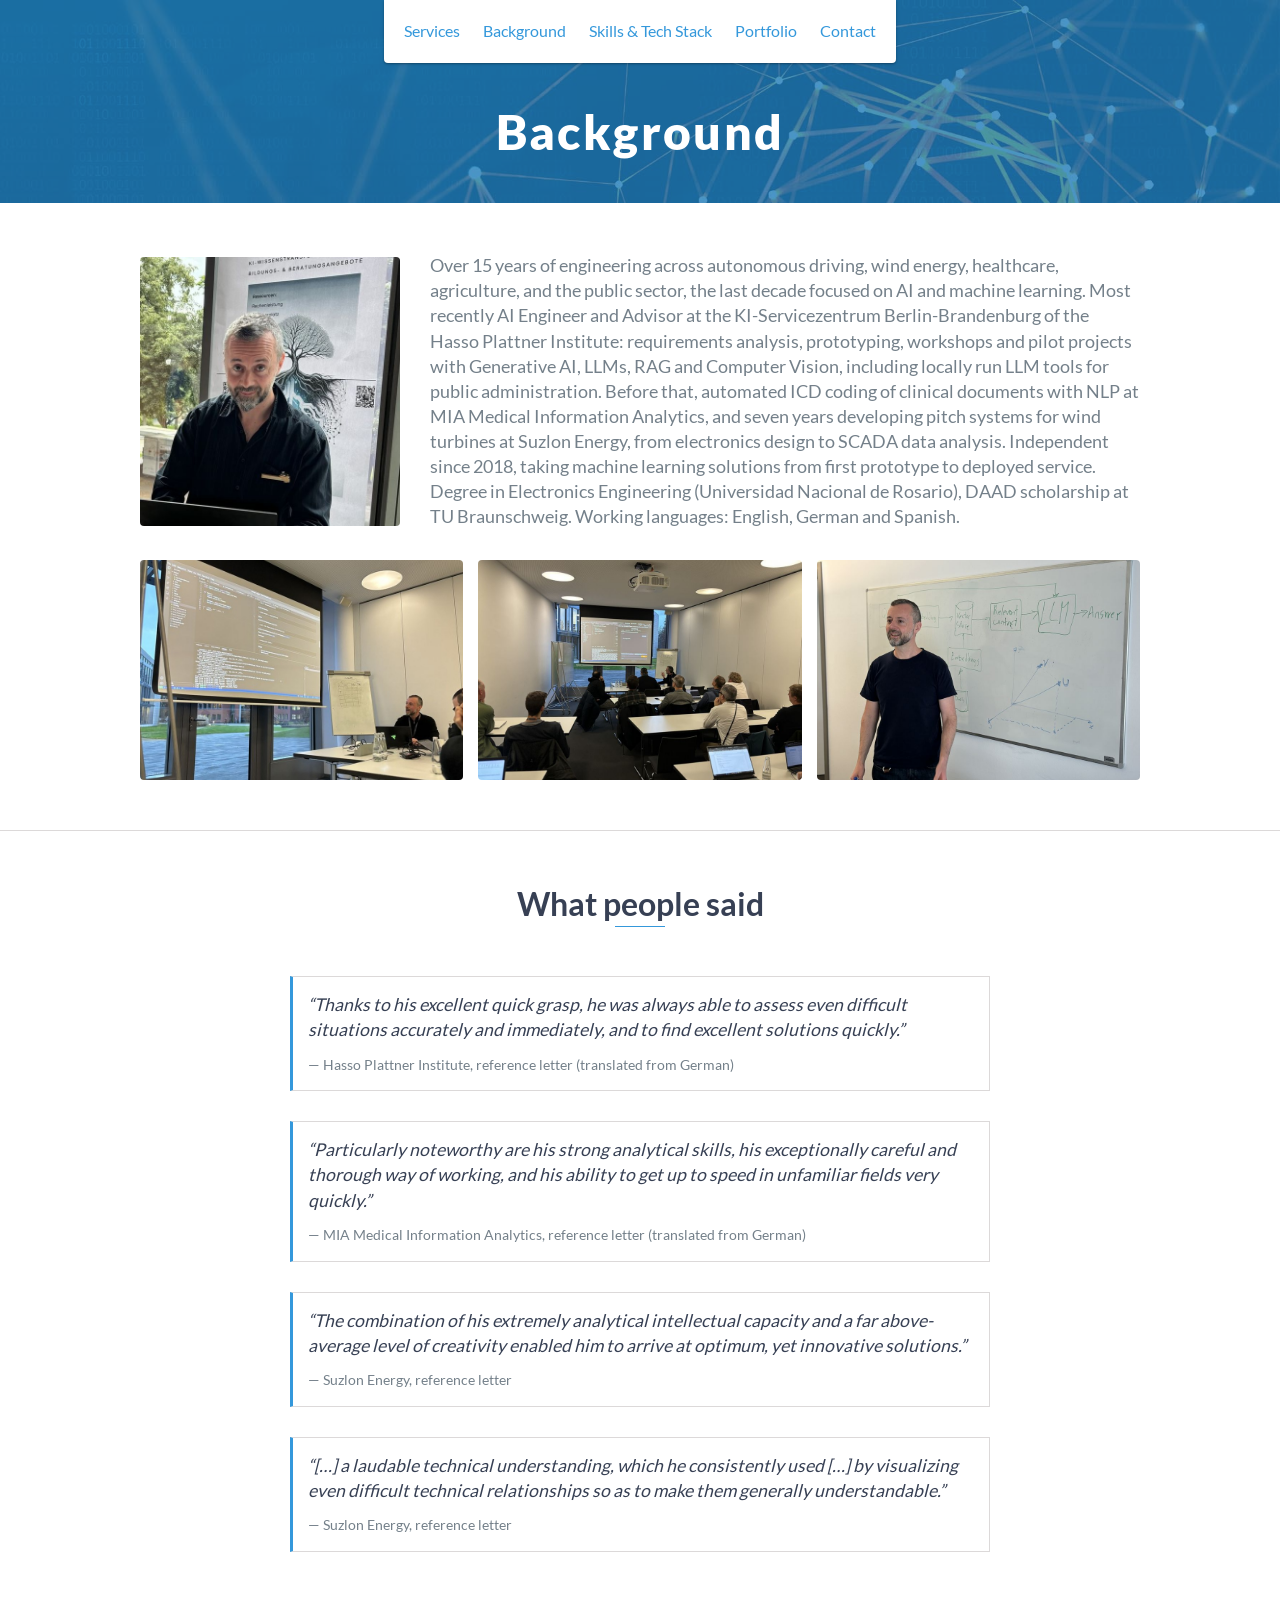
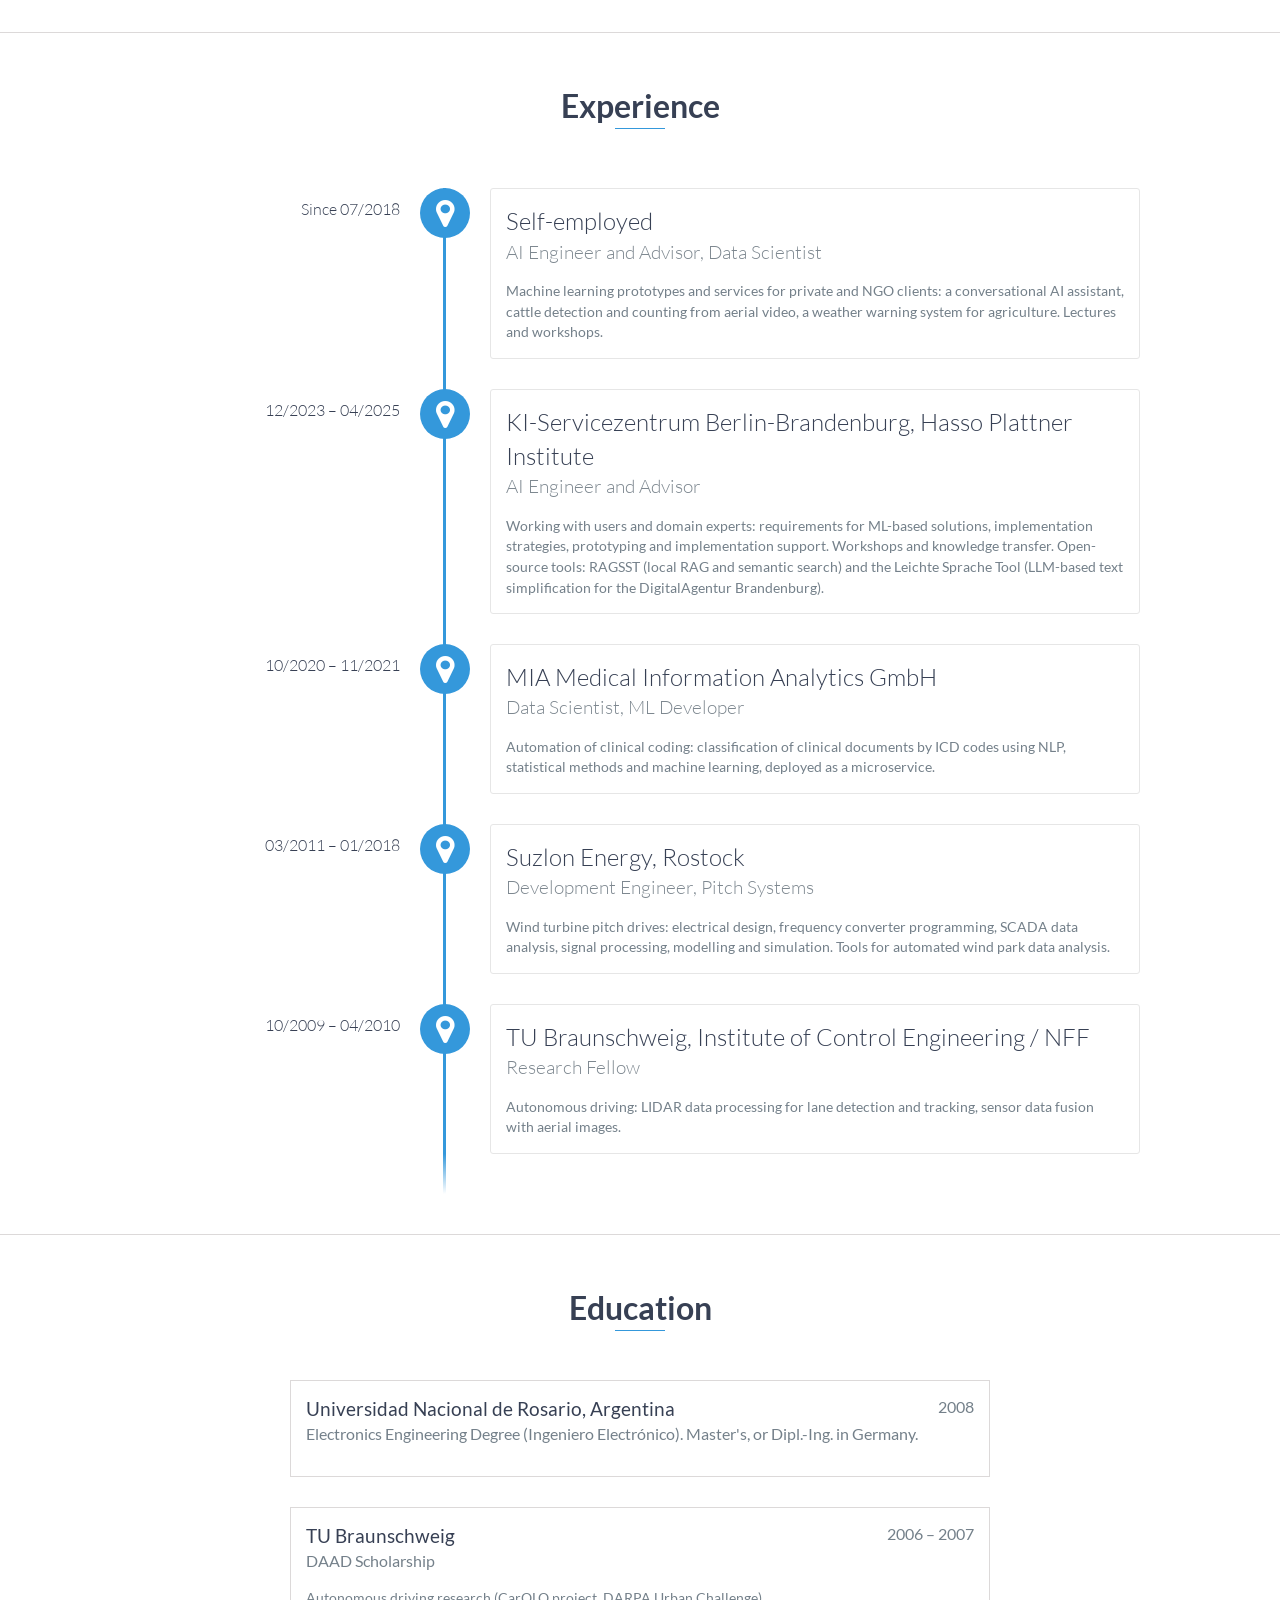
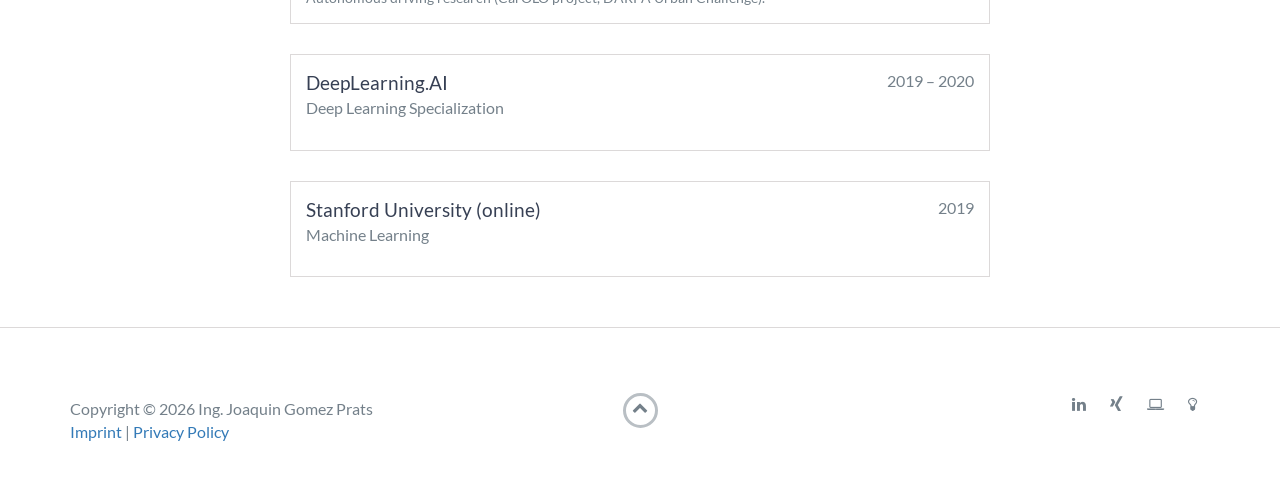
==== commit ed2e553a: "feat: neuron favicon" ====
--- a/background.html
+++ b/background.html
@@ -184,16 +184,16 @@
                 <div class="col-sm-5 social">
                     <ul>
                         <li>
-                            <a href="https://www.linkedin.com/in/joaquin-gomez-prats-5b364532" target="_blank" title="LinkedIn"><i class="fa fa-linkedin" aria-hidden="true"></i>LinkedIn</a>
-                        </li>
-                        <li>
-                            <a href="https://www.xing.com/profile/Joaquin_GomezPrats/cv" target="_blank" title="XING"><i class="fa fa-xing" aria-hidden="true"></i>XING</a>
-                        </li>
-                        <li>
-                            <a href="https://www.freelancermap.de/freelancer-verzeichnis/profile/entwicklung/252922-profil-joaquin-gomez-prats-data-scientist-machine-learning-engineer.html" target="_blank" title="freelancermap">freelancermap</a>
-                        </li>
-                        <li>
-                            <a href="https://www.freelance.de/Freiberufler/186078-Data-Scientist-Machine-Learning-Engineer" target="_blank" title="freelance.de">freelance.de</a>
+                            <a href="https://www.linkedin.com/in/joaquin-gomez-prats-5b364532" target="_blank"><i class="fa fa-linkedin" title="Linkedin"></i></a>
+                        </li>
+                        <li>
+                            <a href="https://www.xing.com/profile/Joaquin_GomezPrats/cv" target="_blank"><i class="fa fa-xing" title="Xing"></i></a>
+                        </li>
+                        <li>
+                            <a href="https://www.freelancermap.de/freelancer-verzeichnis/profile/entwicklung/252922-profil-joaquin-gomez-prats-data-scientist-machine-learning-engineer.html" target="_blank"><i class="fa fa-laptop" title="Freelancermap"></i></a>
+                        </li>
+                        <li>
+                            <a href="https://www.freelance.de/Freiberufler/186078-Data-Scientist-Machine-Learning-Engineer" target="_blank"><i class="fa fa-lightbulb-o" title="Freelance.de"></i></a>
                         </li>
                     </ul>
                 </div>
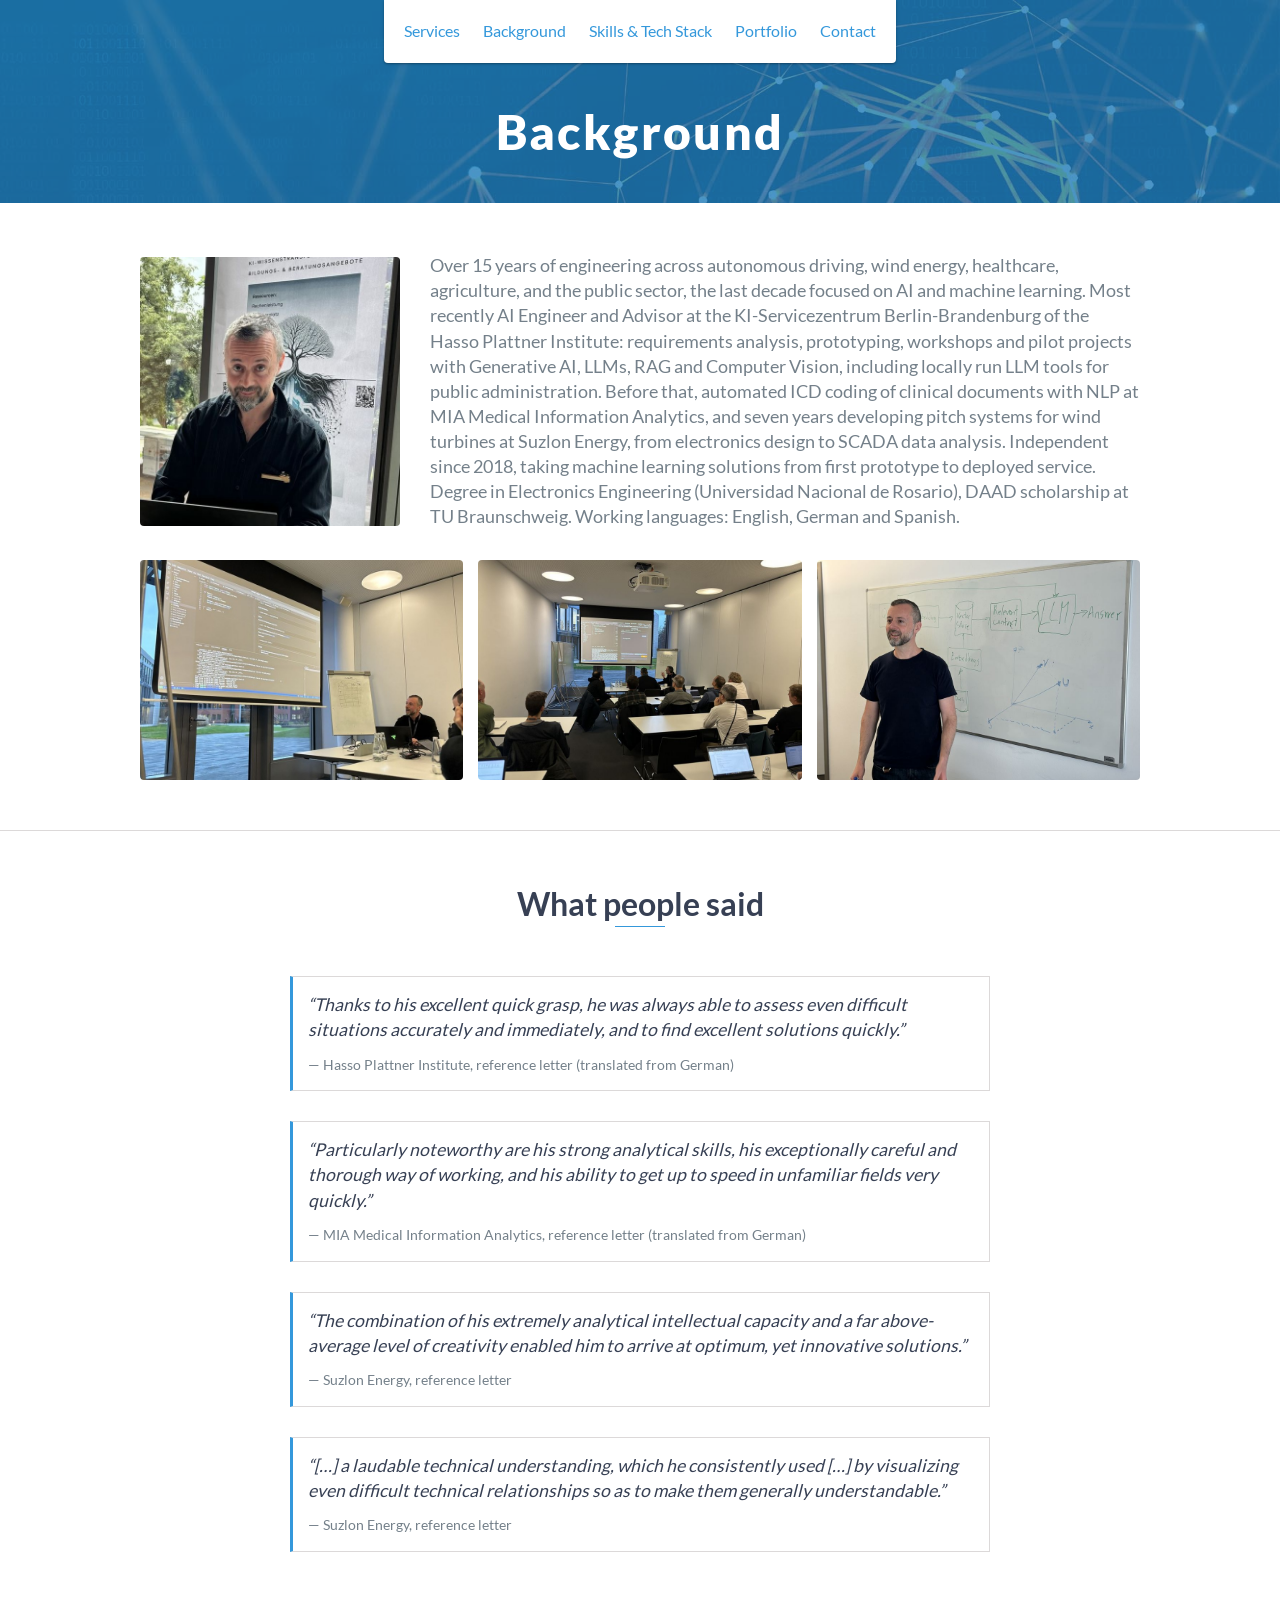
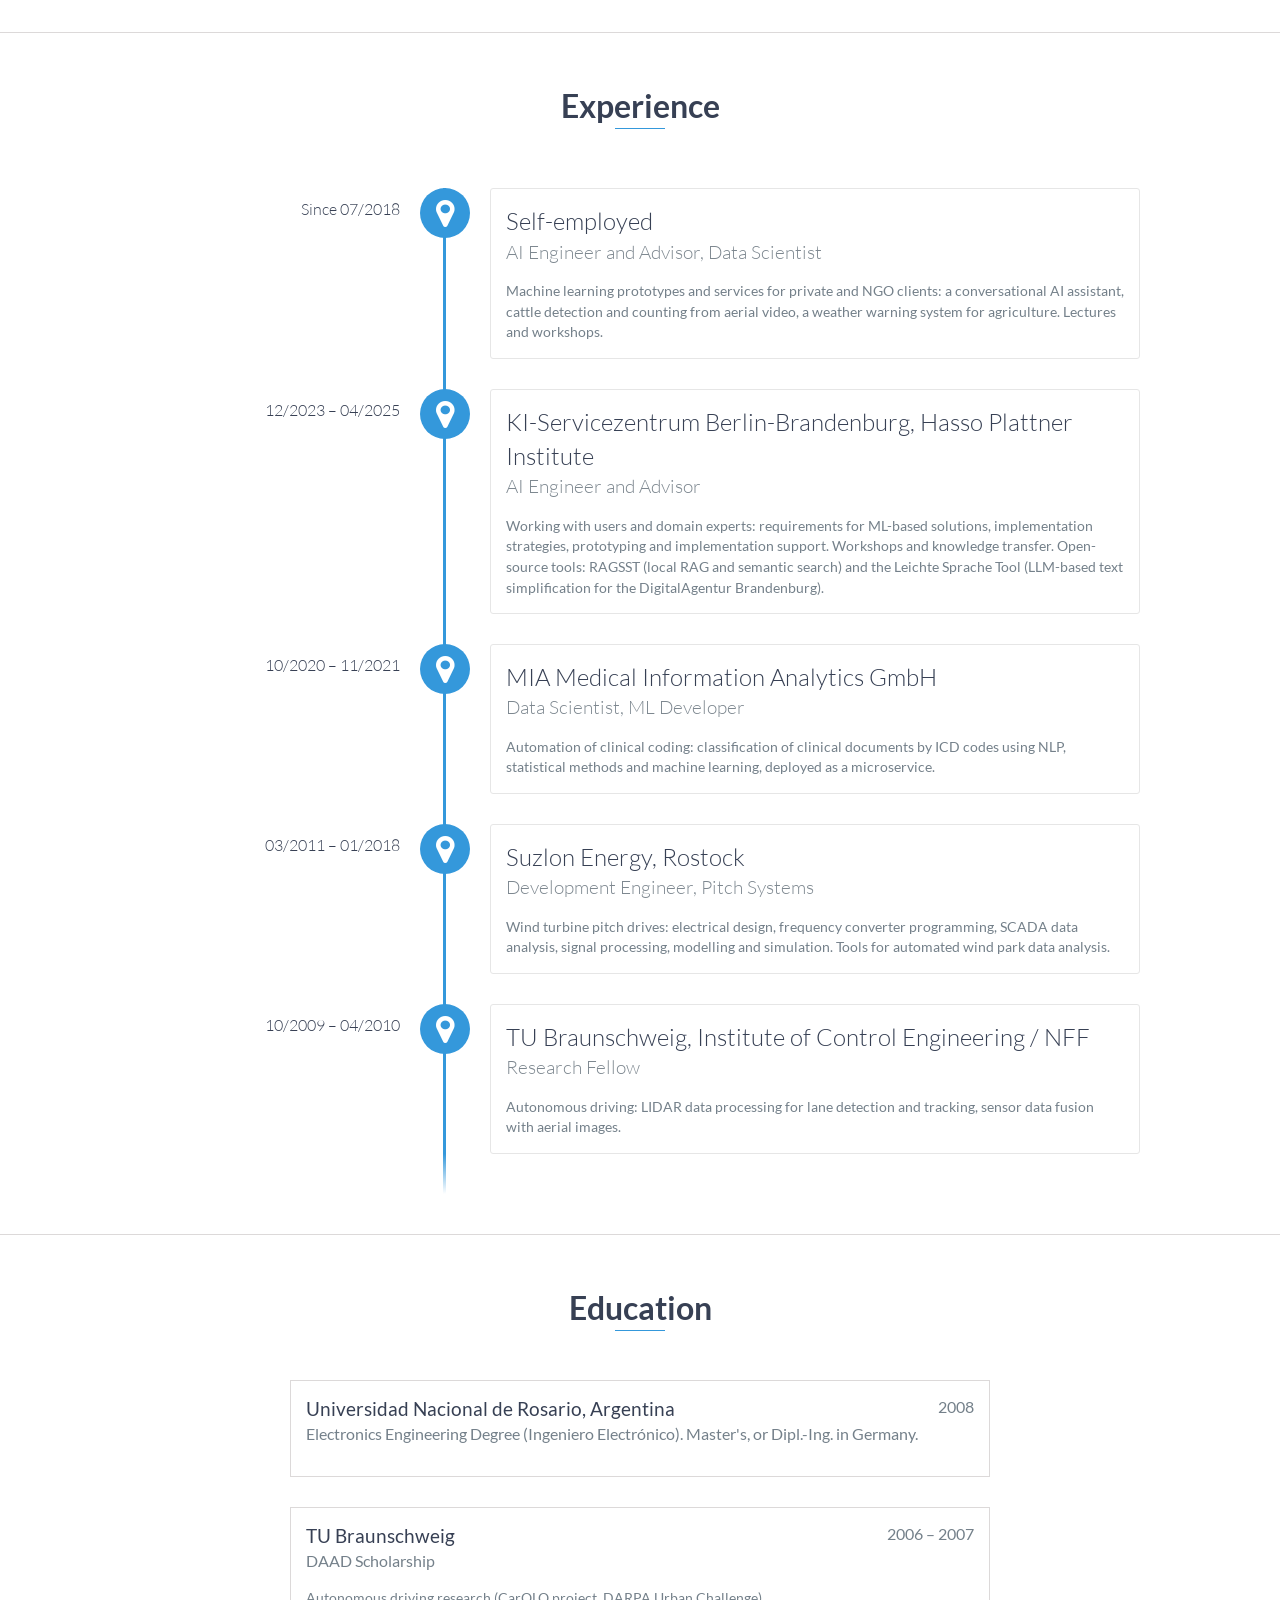
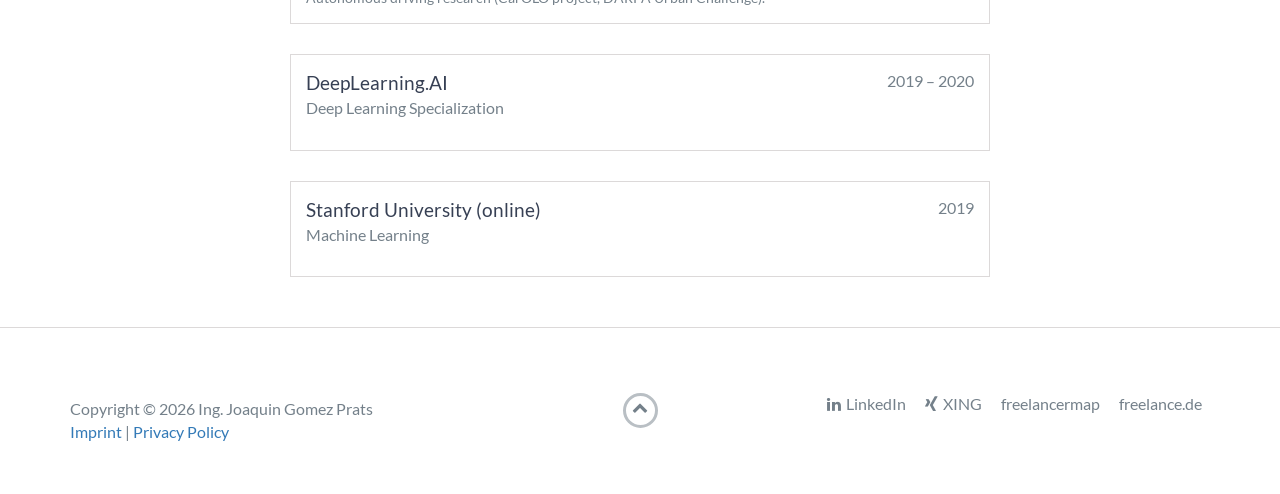
==== commit b3d1b88d: "feat: dark mode following the OS setting" ====
--- a/background.html
+++ b/background.html
@@ -5,6 +5,7 @@
     <meta charset="utf-8">
     <meta http-equiv="X-UA-Compatible" content="IE=edge">
     <meta name="viewport" content="width=device-width, initial-scale=1">
+    <meta name="color-scheme" content="light dark">
     <meta name="description" content="Background: experience and education. AI Engineering, Machine Learning, Data Science, Electronics Engineering">
     <title>Background | Data Science Berlin</title>
     <link rel="shortcut icon" href="favicon.ico" type="image/x-icon">
@@ -184,16 +185,16 @@
                 <div class="col-sm-5 social">
                     <ul>
                         <li>
-                            <a href="https://www.linkedin.com/in/joaquin-gomez-prats-5b364532" target="_blank"><i class="fa fa-linkedin" title="Linkedin"></i></a>
-                        </li>
-                        <li>
-                            <a href="https://www.xing.com/profile/Joaquin_GomezPrats/cv" target="_blank"><i class="fa fa-xing" title="Xing"></i></a>
-                        </li>
-                        <li>
-                            <a href="https://www.freelancermap.de/freelancer-verzeichnis/profile/entwicklung/252922-profil-joaquin-gomez-prats-data-scientist-machine-learning-engineer.html" target="_blank"><i class="fa fa-laptop" title="Freelancermap"></i></a>
-                        </li>
-                        <li>
-                            <a href="https://www.freelance.de/Freiberufler/186078-Data-Scientist-Machine-Learning-Engineer" target="_blank"><i class="fa fa-lightbulb-o" title="Freelance.de"></i></a>
+                            <a href="https://www.linkedin.com/in/joaquin-gomez-prats-5b364532" target="_blank" title="LinkedIn"><i class="fa fa-linkedin" aria-hidden="true"></i>LinkedIn</a>
+                        </li>
+                        <li>
+                            <a href="https://www.xing.com/profile/Joaquin_GomezPrats/cv" target="_blank" title="XING"><i class="fa fa-xing" aria-hidden="true"></i>XING</a>
+                        </li>
+                        <li>
+                            <a href="https://www.freelancermap.de/freelancer-verzeichnis/profile/entwicklung/252922-profil-joaquin-gomez-prats-data-scientist-machine-learning-engineer.html" target="_blank" title="freelancermap">freelancermap</a>
+                        </li>
+                        <li>
+                            <a href="https://www.freelance.de/Freiberufler/186078-Data-Scientist-Machine-Learning-Engineer" target="_blank" title="freelance.de">freelance.de</a>
                         </li>
                     </ul>
                 </div>
--- a/css/custom.css
+++ b/css/custom.css
@@ -2,6 +2,10 @@
 
 /* Section headings bold (template uses 300) */
 .heading{font-weight:700}
+
+/* Quote strip below the lead banner */
+#quote-strip{padding:15px;border-bottom:1px solid #dcd9d9}
+#quote-strip p{font-size:1.5em;text-align:center;margin-bottom:15px;color:#74808a}
 
 /* #services: same rules styles.css applies to the former #about */
 #services{padding:75px 15px;border-bottom:1px solid #dcd9d9}
@@ -72,3 +76,46 @@
 .social li{font-size:1em}
 .social a{padding:10px 8px}
 .social i{margin-right:5px}
+
+/* Dark mode: follows the OS setting, overrides the template's hard-coded colours */
+@media (prefers-color-scheme: dark){
+    body{background:#1b1f27;color:#aab3bc}
+    a{color:#5dade2}
+    .background-alt{background:#222731}
+    header ul,#mobile-menu-open,#mobile-menu-close{background:#2a303b}
+    header a:hover{background:#323945;color:#5dade2}
+    .shadow,.shadow-large{box-shadow:none;border:1px solid #3a404b}
+
+    /* Headings */
+    h1,h2,h3,
+    #services h2,#skills h2,#projects h2,#experience h2,#education h2,#quotes h2,
+    .project-info h3,.vtimeline-content h3,.vtimeline-date,.education-block h3,
+    .optional-section h2,.optional-section-block h3,.quote-block p{color:#e4e7eb}
+    #lead-content h1{color:#fff}
+
+    /* Body text */
+    #quote-strip p,#services p,.project-info p,
+    .vtimeline-content h4,.vtimeline-content p,
+    .education-block span,.education-block h4,.education-block p,.education-block ul,
+    .optional-section-block h4,.optional-section-block p,.optional-section-block ul,
+    #background-intro,.quote-block span,.copyright p,.social a,.top i{color:#aab3bc}
+    .social a:hover{color:#5dade2}
+
+    /* Blocks and chips */
+    .project,.vtimeline-content,.optional-section-block{background:#2a303b}
+    #skills li{background:#323945;color:#e4e7eb}
+
+    /* Borders */
+    #quote-strip,#services,#experience,#education,#projects,#background-intro-section,#quotes,
+    .vtimeline-content,.education-block,.optional-section,.optional-section-block{border-color:#3a404b}
+    .quote-block{border-color:#3a404b;border-left-color:#3498db}
+    .top span{border-color:#5a626e}
+
+    /* Contact: dark section instead of the blue one */
+    #contact{background:#222731}
+    #contact h2,#contact-direct,#contact-direct a{color:#aab3bc}
+    #contact-form input,#contact-form textarea{background:#2a303b;color:#e4e7eb;border:1px solid #3a404b}
+    #contact-form input:focus,#contact-form textarea:focus{background:#323945;border-color:#3498db}
+    #contact-form input::placeholder,#contact-form textarea::placeholder{color:#aab3bc}
+    #contact-form button{background:#aab3bc;color:#1b1f27}
+}
